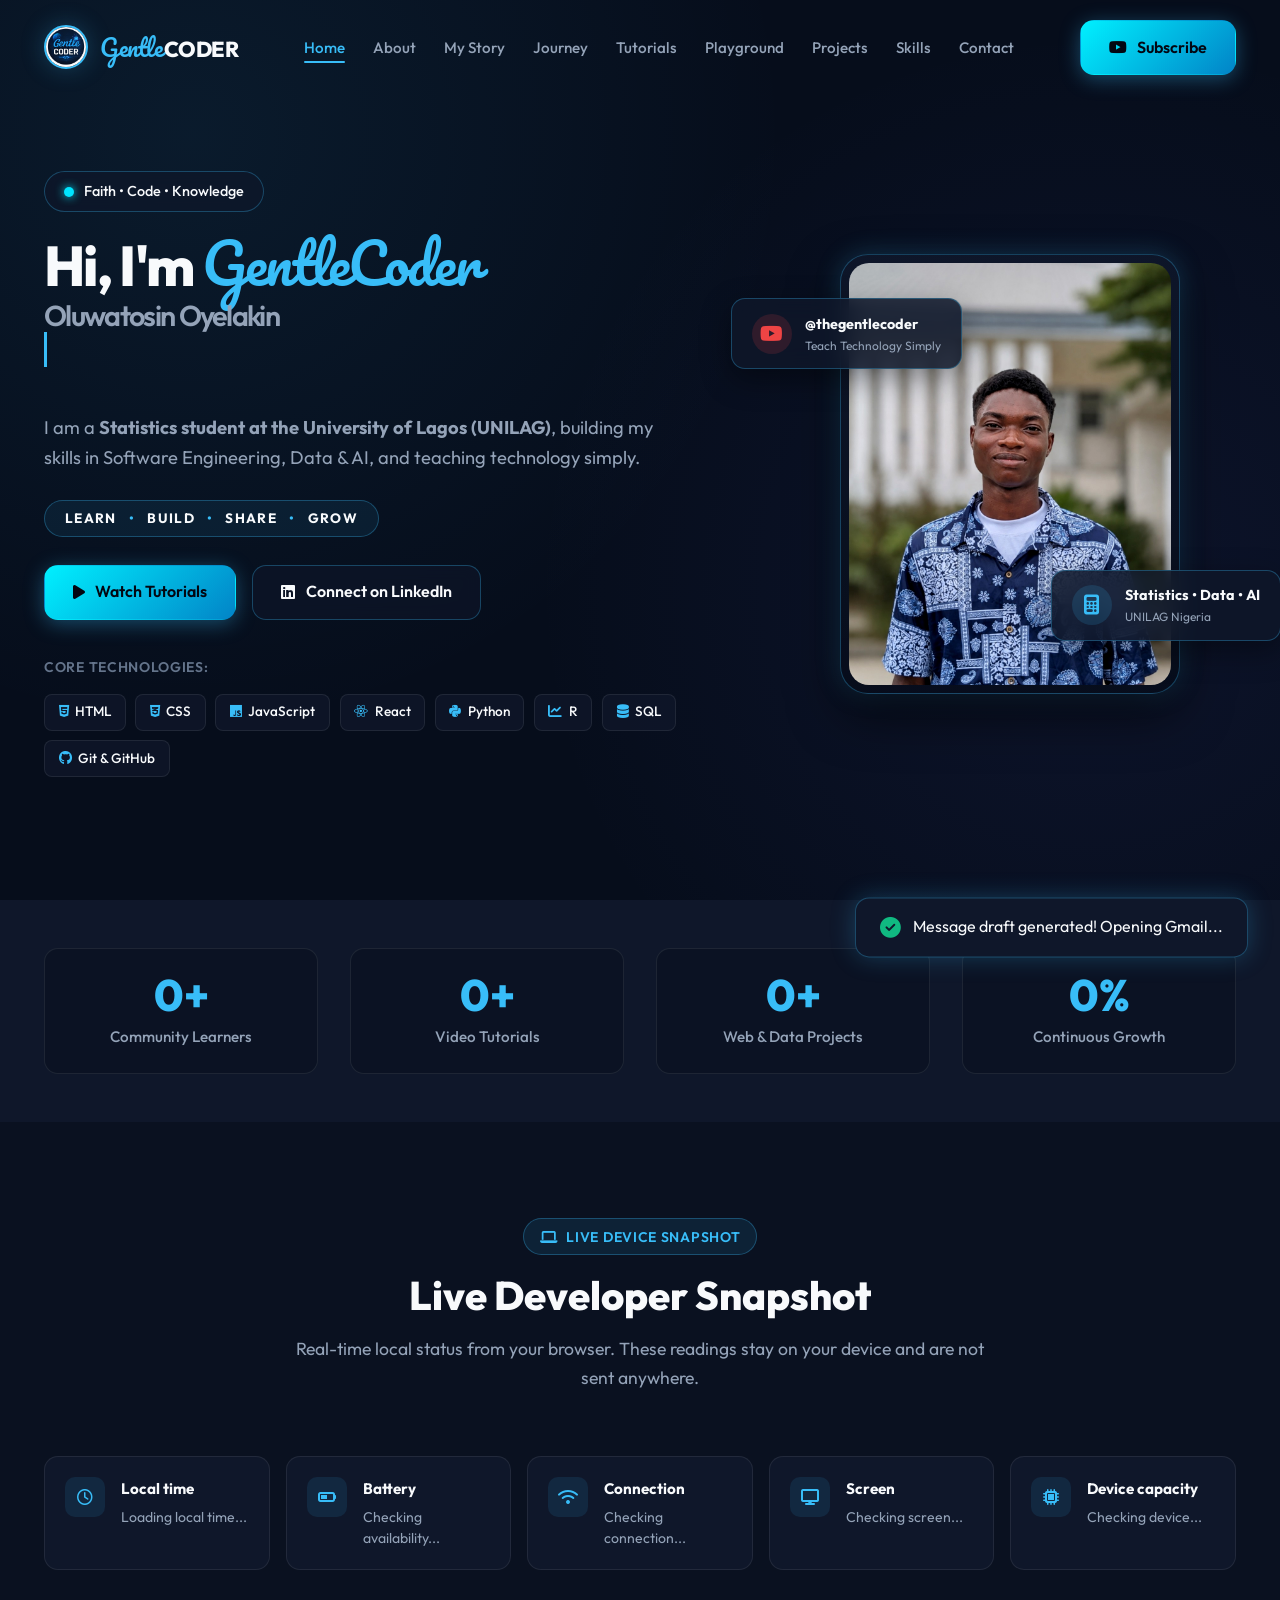
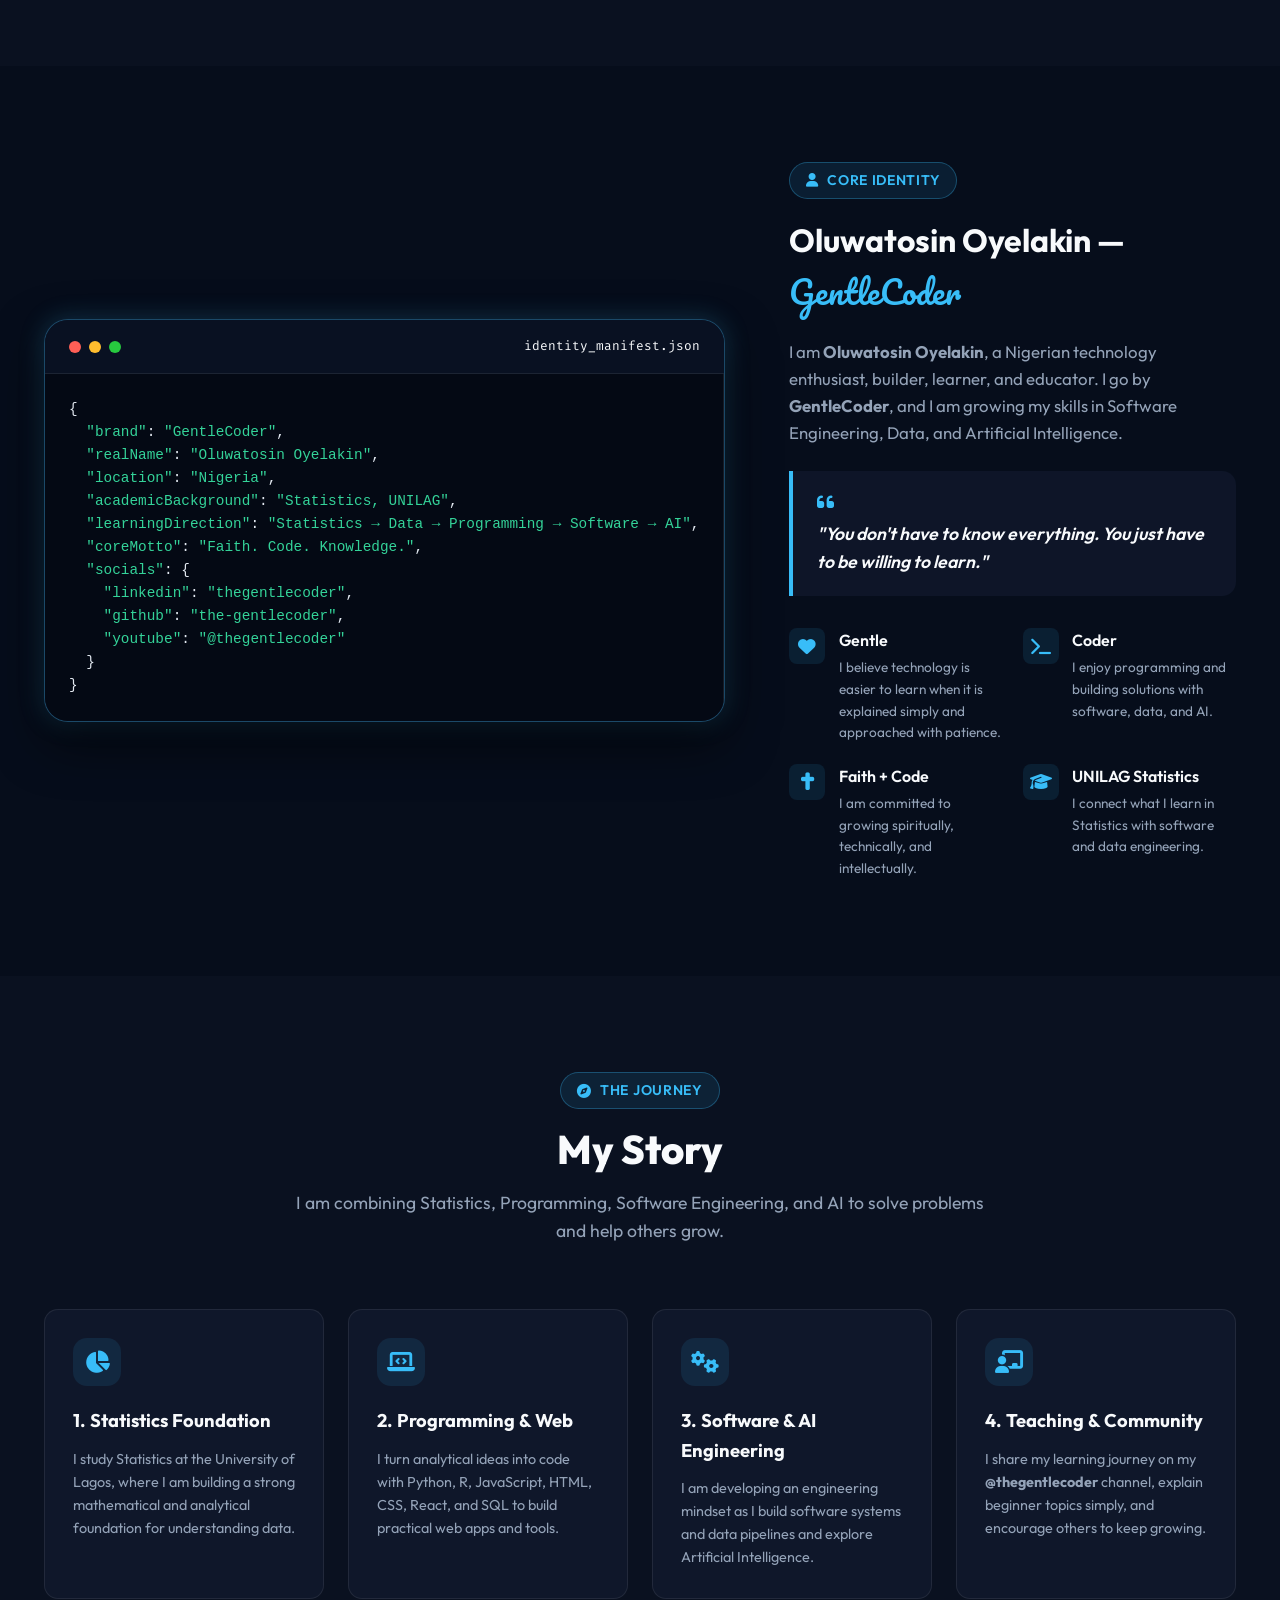
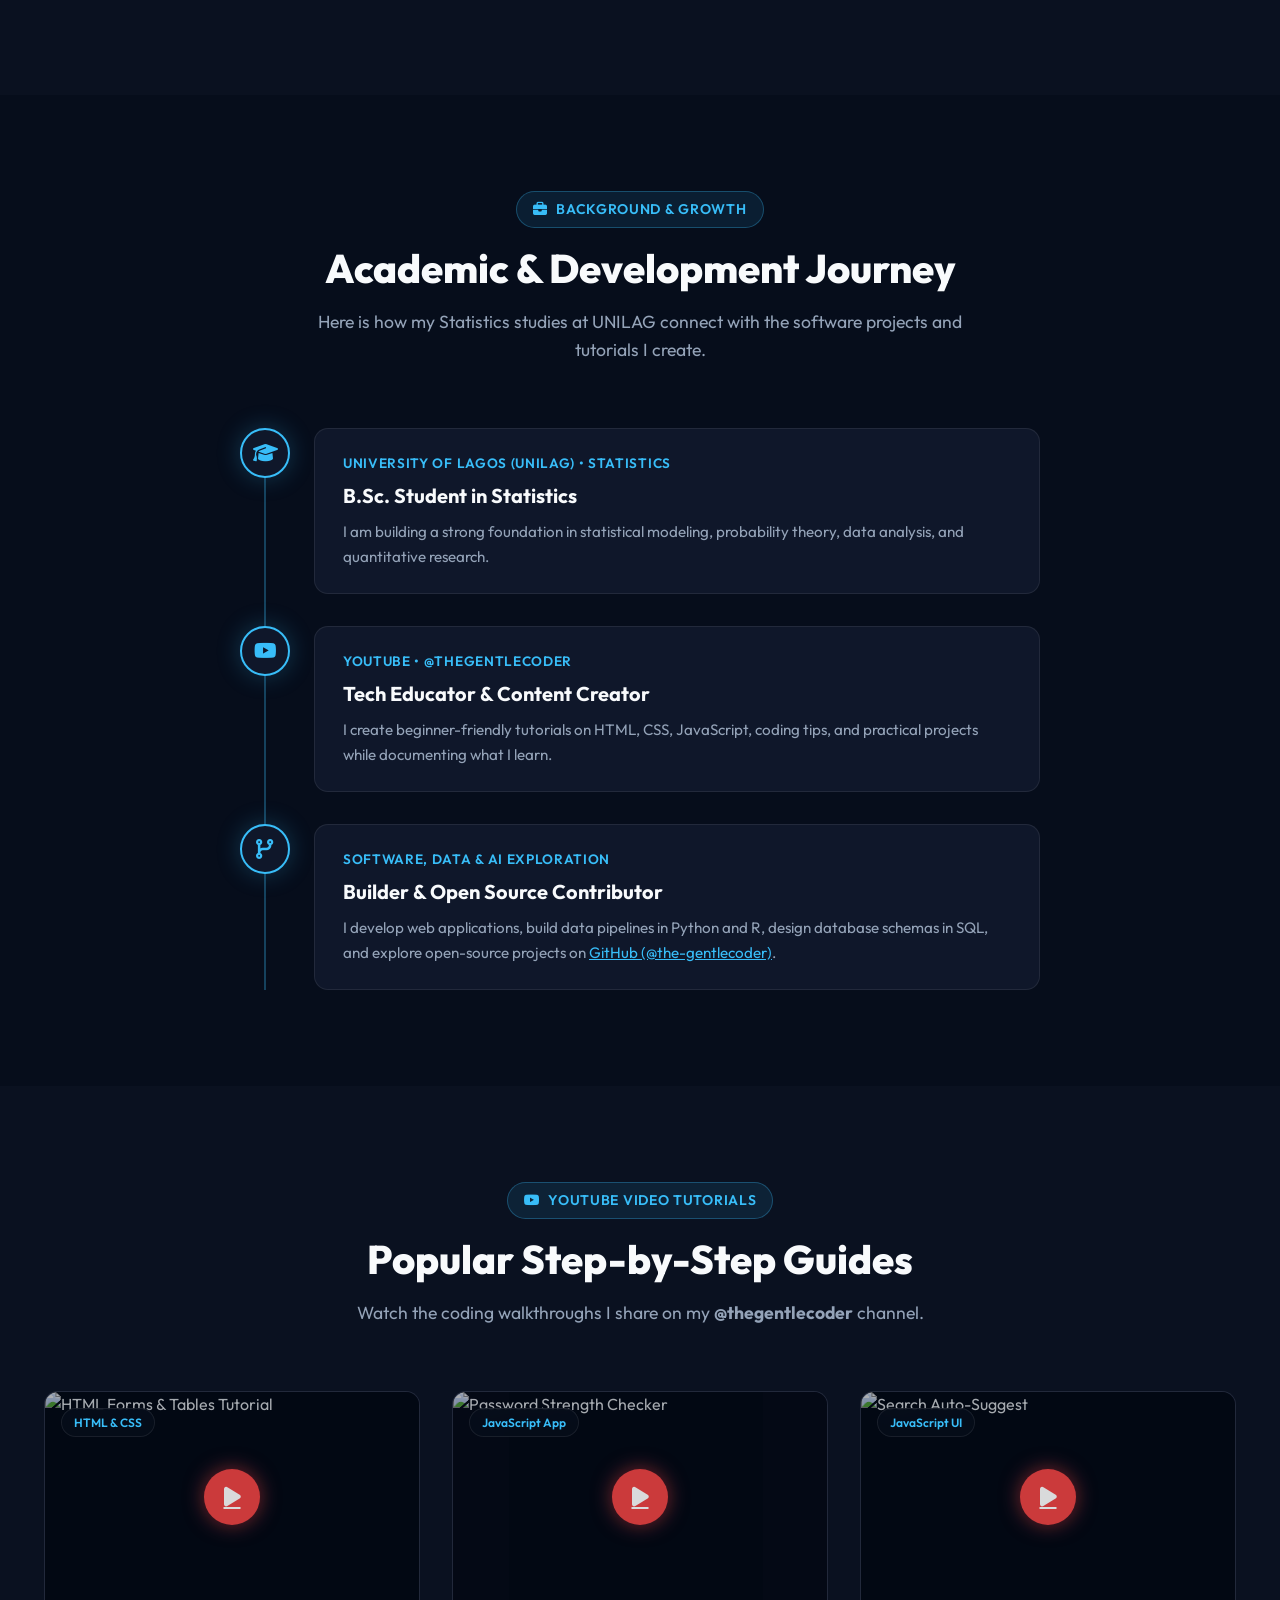
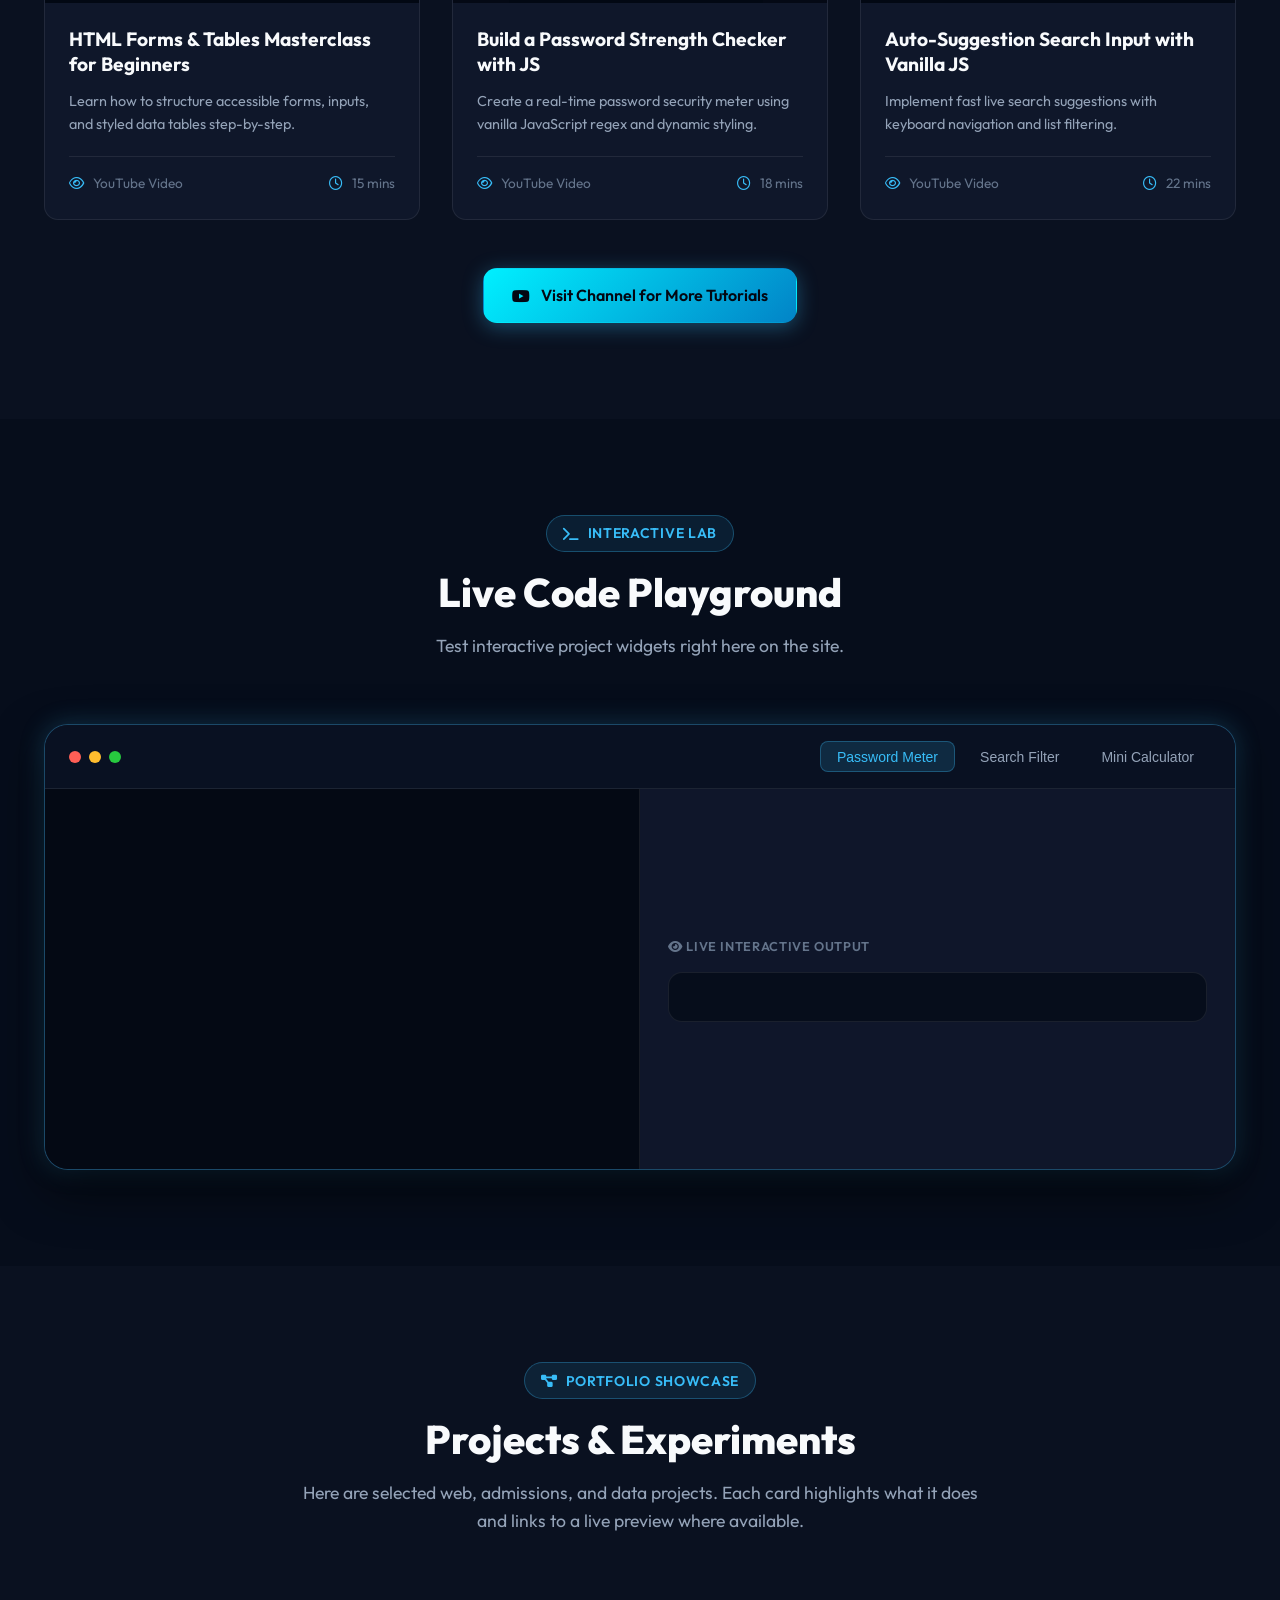
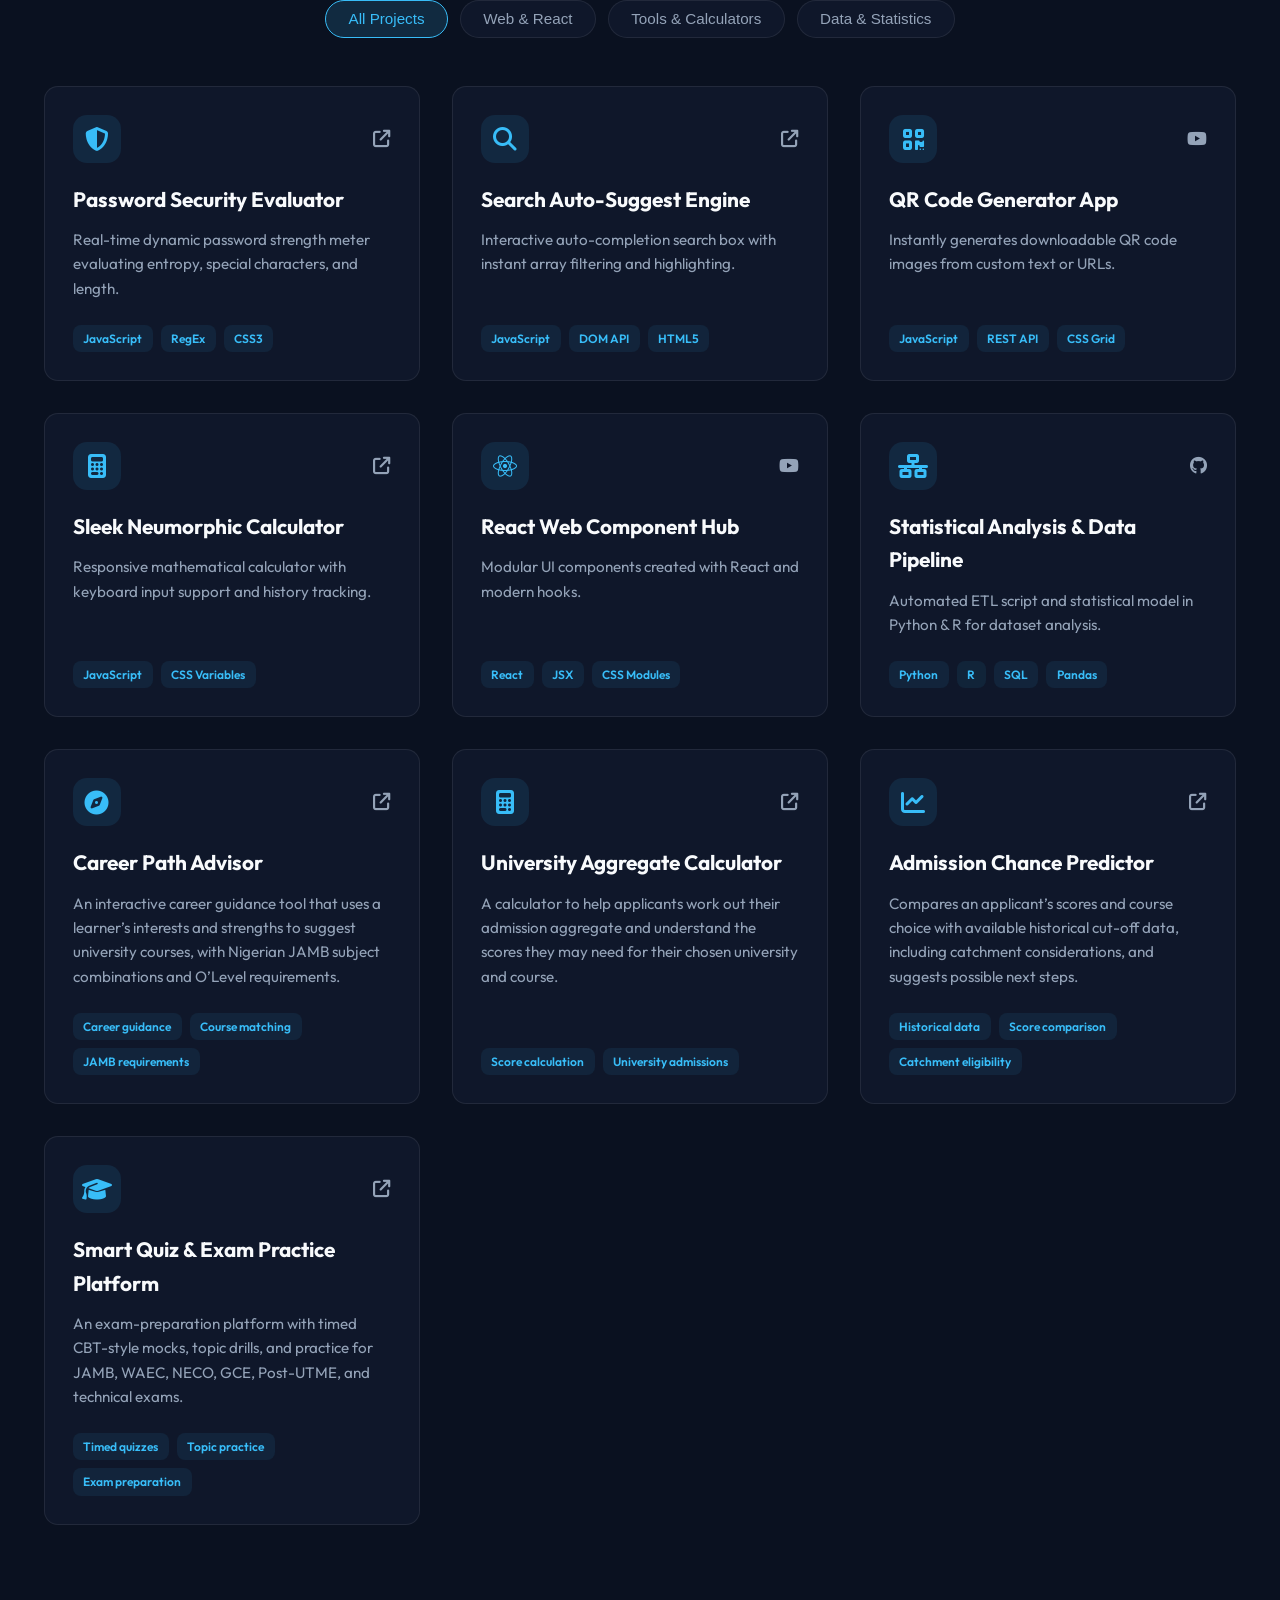
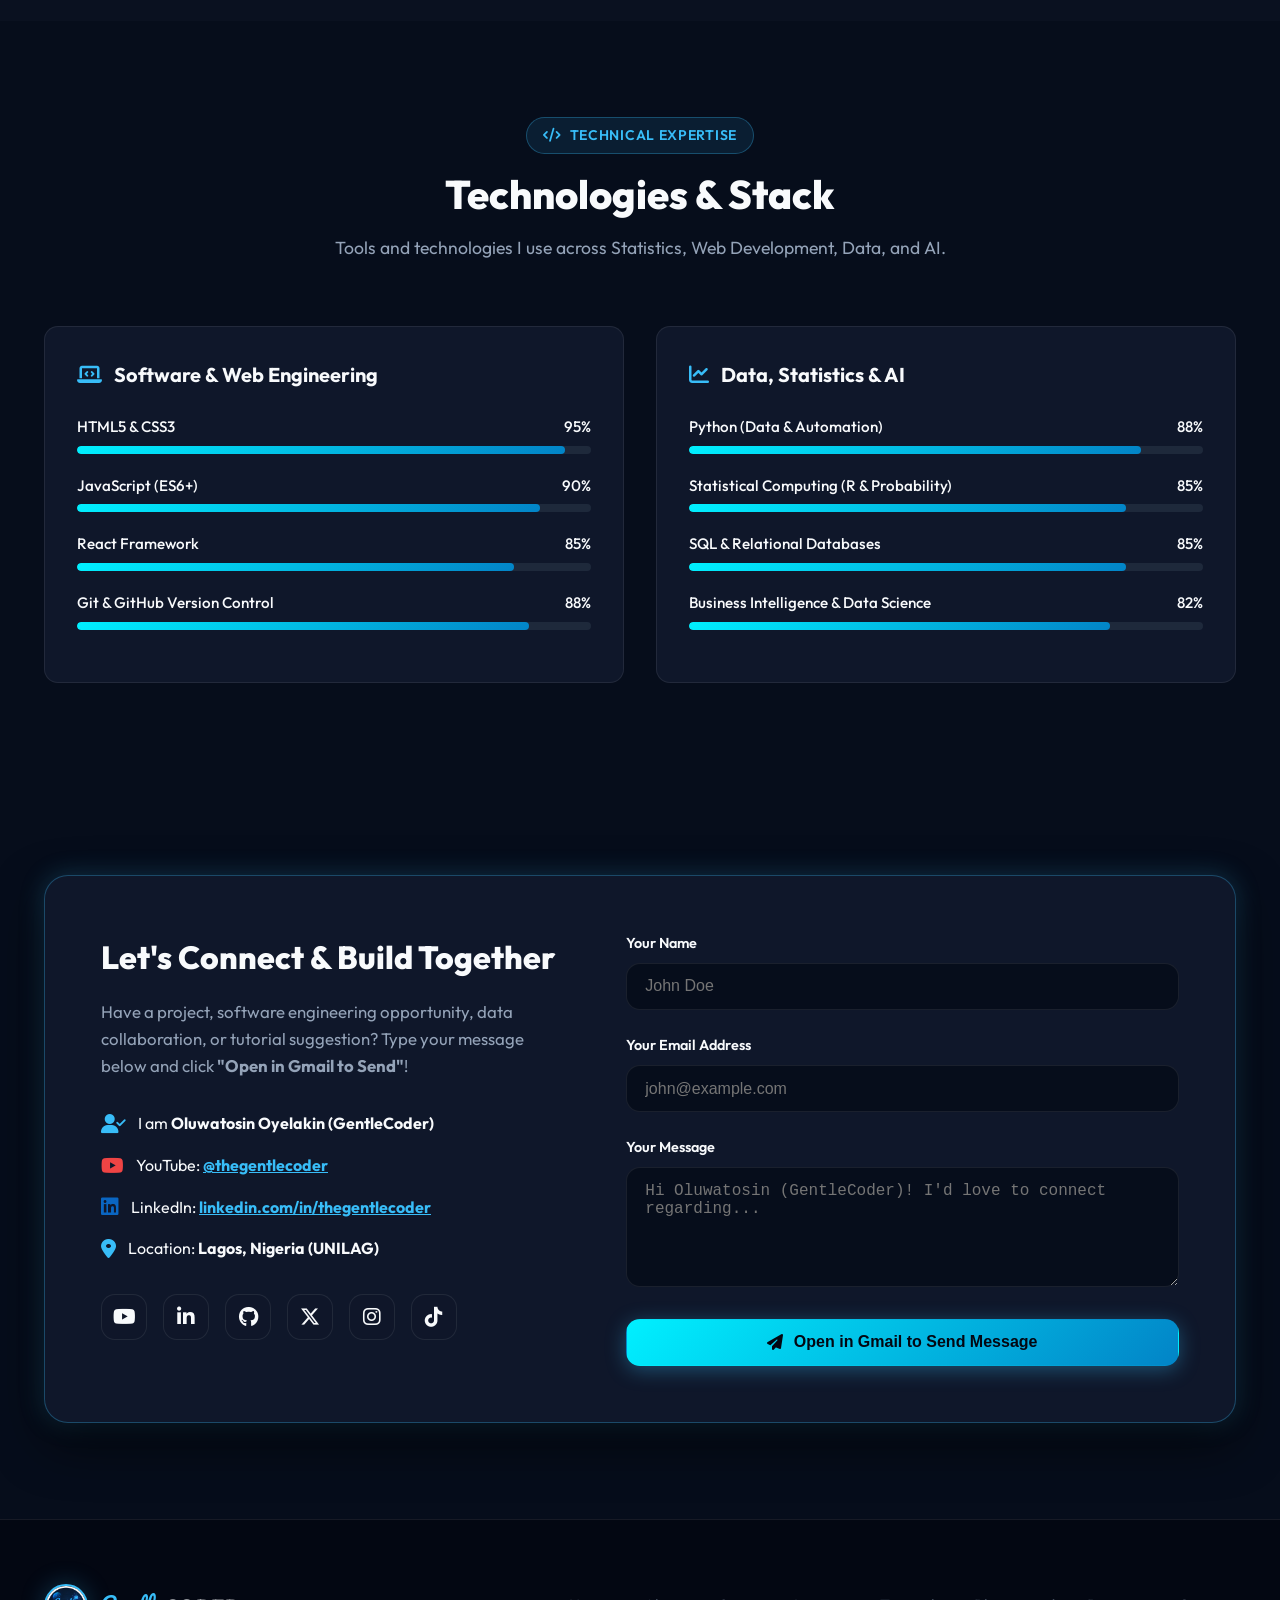
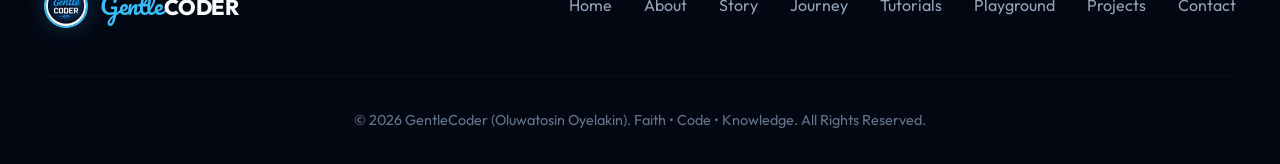
==== index.html @ 7641ee04 "Add files via upload" ====
<!DOCTYPE html>
<html lang="en">
<head>
  <meta charset="UTF-8">
  <meta name="viewport" content="width=device-width, initial-scale=1.0">
  <title>GentleCoder (Oluwatosin Oyelakin) | Faith, Code & Knowledge</title>
  <meta name="description" content="I am Oluwatosin Oyelakin, known as GentleCoder. I study Statistics at UNILAG, build with software, data, and AI, and teach technology simply.">
  
  <!-- FontAwesome Icons -->
  <link rel="stylesheet" href="https://cdnjs.cloudflare.com/ajax/libs/font-awesome/6.4.0/css/all.min.css">
  
  <!-- Custom Stylesheet -->
  <link rel="stylesheet" href="style.css">
</head>
<body>

  <!-- Header / Navigation -->
  <header class="header" id="header">
    <div class="container nav-wrapper">
      <a href="#home" class="brand-logo">
        <img src="image/logo.png" alt="GentleCoder Logo">
        <div class="brand-name">
          <span class="gentle">Gentle</span>CODER
        </div>
      </a>

      <ul class="nav-menu" id="nav-menu">
        <li><a href="#home" class="nav-link active">Home</a></li>
        <li><a href="#about" class="nav-link">About</a></li>
        <li><a href="#story" class="nav-link">My Story</a></li>
        <li><a href="#experience" class="nav-link">Journey</a></li>
        <li><a href="#tutorials" class="nav-link">Tutorials</a></li>
        <li><a href="#playground" class="nav-link">Playground</a></li>
        <li><a href="#projects" class="nav-link">Projects</a></li>
        <li><a href="#skills" class="nav-link">Skills</a></li>
        <li><a href="#contact" class="nav-link">Contact</a></li>
      </ul>

      <div class="nav-actions">
        <a href="https://www.youtube.com/@thegentlecoder" target="_blank" rel="noopener" class="btn btn-primary">
          <i class="fa-brands fa-youtube"></i> Subscribe
        </a>
        <button class="mobile-toggle" id="mobile-toggle" aria-label="Toggle Navigation Menu">
          <i class="fa-solid fa-bars"></i>
        </button>
      </div>
    </div>
  </header>

  <!-- Hero Section -->
  <section class="hero" id="home">
    <div class="container hero-grid">
      <div class="hero-content">
        <div class="hero-badge">
          <span class="pulse-dot"></span>
          <span>Faith &bull; Code &bull; Knowledge</span>
        </div>
        
        <h1 class="hero-title">
          Hi, I'm <span class="gentle font-script">GentleCoder</span><br>
          <span style="font-size:1.8rem; font-weight:600; color:var(--text-muted); display:block; margin-top:0.2rem;">Oluwatosin Oyelakin</span>
          <span class="typed-text" id="typed-text" style="font-size: 2.2rem;"></span><span class="cursor" style="height:2.2rem;">&nbsp;</span>
        </h1>

        <p class="hero-description">
          I am a <strong>Statistics student at the University of Lagos (UNILAG)</strong>, building my skills in Software Engineering, Data & AI, and teaching technology simply.
        </p>

        <div class="motto-strip">
          <span>LEARN</span> &bull; <span>BUILD</span> &bull; <span>SHARE</span> &bull; <span>GROW</span>
        </div>

        <div class="hero-buttons">
          <a href="#tutorials" class="btn btn-primary">
            <i class="fa-solid fa-play"></i> Watch Tutorials
          </a>
          <a href="https://www.linkedin.com/in/thegentlecoder/" id="hero-linkedin-btn" target="_blank" rel="noopener" class="btn btn-outline">
            <i class="fa-brands fa-linkedin"></i> Connect on LinkedIn
          </a>
        </div>

        <div class="hero-tech-stack">
          <span>Core Technologies:</span>
          <div class="tech-pills">
            <div class="tech-pill"><i class="fa-brands fa-html5"></i> HTML</div>
            <div class="tech-pill"><i class="fa-brands fa-css3-alt"></i> CSS</div>
            <div class="tech-pill"><i class="fa-brands fa-js"></i> JavaScript</div>
            <div class="tech-pill"><i class="fa-brands fa-react"></i> React</div>
            <div class="tech-pill"><i class="fa-brands fa-python"></i> Python</div>
            <div class="tech-pill"><i class="fa-solid fa-chart-line"></i> R</div>
            <div class="tech-pill"><i class="fa-solid fa-database"></i> SQL</div>
            <div class="tech-pill"><i class="fa-brands fa-github"></i> Git & GitHub</div>
          </div>
        </div>
      </div>

      <div class="hero-visual">
        <div class="portrait-frame">
          <img src="image/gentlecoder_image.png" alt="Oluwatosin Oyelakin - GentleCoder">
        </div>

        <!-- Floating Card 1: YouTube -->
        <div class="floating-card card-yt">
          <div class="floating-icon yt">
            <i class="fa-brands fa-youtube"></i>
          </div>
          <div class="floating-info">
            <h4>@thegentlecoder</h4>
            <p>Teach Technology Simply</p>
          </div>
        </div>

        <!-- Floating Card 2: LinkedIn / Code -->
        <div class="floating-card card-code">
          <div class="floating-icon code">
            <i class="fa-solid fa-calculator"></i>
          </div>
          <div class="floating-info">
            <h4>Statistics &bull; Data &bull; AI</h4>
            <p>UNILAG Nigeria</p>
          </div>
        </div>
      </div>
    </div>
  </section>

  <!-- Animated Stats Bar -->
  <section class="stats-bar">
    <div class="container stats-grid">
      <div class="stat-card">
        <div class="stat-number" data-target="1000">0+</div>
        <div class="stat-label">Community Learners</div>
      </div>
      <div class="stat-card">
        <div class="stat-number" data-target="25">0+</div>
        <div class="stat-label">Video Tutorials</div>
      </div>
      <div class="stat-card">
        <div class="stat-number" data-target="15">0+</div>
        <div class="stat-label">Web & Data Projects</div>
      </div>
      <div class="stat-card">
        <div class="stat-number" data-target="100">0%</div>
        <div class="stat-label">Continuous Growth</div>
      </div>
    </div>
  </section>

  <!-- Live Device Snapshot -->
  <section class="section device-section" id="device-status">
    <div class="container">
      <div class="section-header">
        <div class="section-tag"><i class="fa-solid fa-laptop"></i> Live Device Snapshot</div>
        <h2 class="section-title">Live Developer Snapshot</h2>
        <p class="section-subtitle">Real-time local status from your browser. These readings stay on your device and are not sent anywhere.</p>
      </div>
      <div class="device-grid">
        <article class="device-card"><div class="device-card-icon"><i class="fa-regular fa-clock"></i></div><div><h3>Local time</h3><p id="device-time" aria-live="off">Loading local time...</p></div></article>
        <article class="device-card"><div class="device-card-icon"><i class="fa-solid fa-battery-half"></i></div><div><h3>Battery</h3><p id="device-battery" aria-live="polite">Checking availability...</p></div></article>
        <article class="device-card"><div class="device-card-icon"><i class="fa-solid fa-wifi"></i></div><div><h3>Connection</h3><p id="device-connection" aria-live="polite">Checking connection...</p></div></article>
        <article class="device-card"><div class="device-card-icon"><i class="fa-solid fa-display"></i></div><div><h3>Screen</h3><p id="device-screen" aria-live="polite">Checking screen...</p></div></article>
        <article class="device-card"><div class="device-card-icon"><i class="fa-solid fa-microchip"></i></div><div><h3>Device capacity</h3><p id="device-capacity" aria-live="polite">Checking device...</p></div></article>
      </div>
    </div>
  </section>
  <!-- About Section -->
  <section class="section" id="about">
    <div class="container about-grid">
      <div class="about-image-col">
        <div class="playground-box">
          <div class="playground-header">
            <div class="window-dots">
              <span class="dot-red"></span>
              <span class="dot-yellow"></span>
              <span class="dot-green"></span>
            </div>
            <span class="font-mono text-dim" style="font-size:0.8rem;">identity_manifest.json</span>
          </div>
          <div class="editor-pane">
<pre><code>{
  <span class="code-string">"brand"</span>: <span class="code-string">"GentleCoder"</span>,
  <span class="code-string">"realName"</span>: <span class="code-string">"Oluwatosin Oyelakin"</span>,
  <span class="code-string">"location"</span>: <span class="code-string">"Nigeria"</span>,
  <span class="code-string">"academicBackground"</span>: <span class="code-string">"Statistics, UNILAG"</span>,
  <span class="code-string">"learningDirection"</span>: <span class="code-string">"Statistics → Data → Programming → Software → AI"</span>,
  <span class="code-string">"coreMotto"</span>: <span class="code-string">"Faith. Code. Knowledge."</span>,
  <span class="code-string">"socials"</span>: {
    <span class="code-string">"linkedin"</span>: <span class="code-string">"thegentlecoder"</span>,
    <span class="code-string">"github"</span>: <span class="code-string">"the-gentlecoder"</span>,
    <span class="code-string">"youtube"</span>: <span class="code-string">"@thegentlecoder"</span>
  }
}</code></pre>
          </div>
        </div>
      </div>

      <div class="about-content">
        <div class="section-tag">
          <i class="fa-solid fa-user"></i> Core Identity
        </div>
        <h3>Oluwatosin Oyelakin &mdash; <span class="gentle font-script">GentleCoder</span></h3>
        <p class="about-text">
          I am <strong>Oluwatosin Oyelakin</strong>, a Nigerian technology enthusiast, builder, learner, and educator. I go by <strong>GentleCoder</strong>, and I am growing my skills in Software Engineering, Data, and Artificial Intelligence.
        </p>

        <div class="philosophy-quote">
          <i class="fa-solid fa-quote-left quote-icon"></i>
          <p>"You don't have to know everything. You just have to be willing to learn."</p>
        </div>

        <div class="about-features">
          <div class="about-feature-item">
            <div class="feature-icon"><i class="fa-solid fa-heart"></i></div>
            <div class="feature-info">
              <h4>Gentle</h4>
              <p>I believe technology is easier to learn when it is explained simply and approached with patience.</p>
            </div>
          </div>
          <div class="about-feature-item">
            <div class="feature-icon"><i class="fa-solid fa-terminal"></i></div>
            <div class="feature-info">
              <h4>Coder</h4>
              <p>I enjoy programming and building solutions with software, data, and AI.</p>
            </div>
          </div>
          <div class="about-feature-item">
            <div class="feature-icon"><i class="fa-solid fa-cross"></i></div>
            <div class="feature-info">
              <h4>Faith + Code</h4>
              <p>I am committed to growing spiritually, technically, and intellectually.</p>
            </div>
          </div>
          <div class="about-feature-item">
            <div class="feature-icon"><i class="fa-solid fa-graduation-cap"></i></div>
            <div class="feature-info">
              <h4>UNILAG Statistics</h4>
              <p>I connect what I learn in Statistics with software and data engineering.</p>
            </div>
          </div>
        </div>
      </div>
    </div>
  </section>

  <!-- My Story & Learning Path Section -->
  <section class="section" id="story" style="background: rgba(15, 23, 42, 0.4);">
    <div class="container">
      <div class="section-header">
        <div class="section-tag">
          <i class="fa-solid fa-compass"></i> The Journey
        </div>
        <h2 class="section-title">My Story</h2>
        <p class="section-subtitle">
          I am combining Statistics, Programming, Software Engineering, and AI to solve problems and help others grow.
        </p>
      </div>

      <div class="story-grid">
        <div class="story-card">
          <div class="story-icon"><i class="fa-solid fa-chart-pie"></i></div>
          <h3>1. Statistics Foundation</h3>
          <p>I study Statistics at the University of Lagos, where I am building a strong mathematical and analytical foundation for understanding data.</p>
        </div>

        <div class="story-card">
          <div class="story-icon"><i class="fa-solid fa-laptop-code"></i></div>
          <h3>2. Programming & Web</h3>
          <p>I turn analytical ideas into code with Python, R, JavaScript, HTML, CSS, React, and SQL to build practical web apps and tools.</p>
        </div>

        <div class="story-card">
          <div class="story-icon"><i class="fa-solid fa-gears"></i></div>
          <h3>3. Software & AI Engineering</h3>
          <p>I am developing an engineering mindset as I build software systems and data pipelines and explore Artificial Intelligence.</p>
        </div>

        <div class="story-card">
          <div class="story-icon"><i class="fa-solid fa-chalkboard-user"></i></div>
          <h3>4. Teaching & Community</h3>
          <p>I share my learning journey on my <strong>@thegentlecoder</strong> channel, explain beginner topics simply, and encourage others to keep growing.</p>
        </div>
      </div>
    </div>
  </section>

  <!-- Experience & Academic Journey Section -->
  <section class="section" id="experience">
    <div class="container">
      <div class="section-header">
        <div class="section-tag">
          <i class="fa-solid fa-briefcase"></i> Background & Growth
        </div>
        <h2 class="section-title">Academic & Development Journey</h2>
        <p class="section-subtitle">
          Here is how my Statistics studies at UNILAG connect with the software projects and tutorials I create.
        </p>
      </div>

      <div class="timeline-container">
        <!-- Item 1 -->
        <div class="timeline-card">
          <div class="timeline-badge"><i class="fa-solid fa-graduation-cap"></i></div>
          <div class="timeline-content">
            <span class="timeline-date">University of Lagos (UNILAG) &bull; Statistics</span>
            <h3 class="timeline-title">B.Sc. Student in Statistics</h3>
            <p class="timeline-desc">
              I am building a strong foundation in statistical modeling, probability theory, data analysis, and quantitative research.
            </p>
          </div>
        </div>

        <!-- Item 2 -->
        <div class="timeline-card">
          <div class="timeline-badge"><i class="fa-brands fa-youtube"></i></div>
          <div class="timeline-content">
            <span class="timeline-date">YouTube &bull; @thegentlecoder</span>
            <h3 class="timeline-title">Tech Educator & Content Creator</h3>
            <p class="timeline-desc">
              I create beginner-friendly tutorials on HTML, CSS, JavaScript, coding tips, and practical projects while documenting what I learn.
            </p>
          </div>
        </div>

        <!-- Item 3 -->
        <div class="timeline-card">
          <div class="timeline-badge"><i class="fa-solid fa-code-branch"></i></div>
          <div class="timeline-content">
            <span class="timeline-date">Software, Data & AI Exploration</span>
            <h3 class="timeline-title">Builder & Open Source Contributor</h3>
            <p class="timeline-desc">
              I develop web applications, build data pipelines in Python and R, design database schemas in SQL, and explore open-source projects on <a href="https://github.com/the-gentlecoder" target="_blank" rel="noopener" style="color:var(--accent-cyan);">GitHub (@the-gentlecoder)</a>.
            </p>
          </div>
        </div>
      </div>
    </div>
  </section>

  <!-- Tutorials & YouTube Section -->
  <section class="section" id="tutorials" style="background: rgba(15, 23, 42, 0.4);">
    <div class="container">
      <div class="section-header">
        <div class="section-tag">
          <i class="fa-brands fa-youtube"></i> YouTube Video Tutorials
        </div>
        <h2 class="section-title">Popular Step-by-Step Guides</h2>
        <p class="section-subtitle">
          Watch the coding walkthroughs I share on my <strong>@thegentlecoder</strong> channel.
        </p>
      </div>

      <div class="tutorials-grid">
        <!-- Tutorial 1 -->
        <div class="tutorial-card">
          <div class="tutorial-thumb">
            <img src="https://images.unsplash.com/photo-1555066931-4365d14bab8c?auto=format&fit=crop&w=800&q=80" alt="HTML Forms & Tables Tutorial">
            <div class="play-overlay">
              <a href="https://www.youtube.com/@thegentlecoder" target="_blank" rel="noopener" class="play-btn"><i class="fa-solid fa-play"></i></a>
            </div>
            <div class="tutorial-badge">HTML & CSS</div>
          </div>
          <div class="tutorial-body">
            <h3 class="tutorial-title">HTML Forms & Tables Masterclass for Beginners</h3>
            <p class="tutorial-desc">Learn how to structure accessible forms, inputs, and styled data tables step-by-step.</p>
            <div class="tutorial-footer">
              <span><i class="fa-regular fa-eye"></i> YouTube Video</span>
              <span><i class="fa-regular fa-clock"></i> 15 mins</span>
            </div>
          </div>
        </div>

        <!-- Tutorial 2 -->
        <div class="tutorial-card">
          <div class="tutorial-thumb">
            <img src="https://images.unsplash.com/photo-1526374965328-7f61d4dc18c5?auto=format&fit=crop&w=800&q=80" alt="Password Strength Checker">
            <div class="play-overlay">
              <a href="https://www.youtube.com/@thegentlecoder" target="_blank" rel="noopener" class="play-btn"><i class="fa-solid fa-play"></i></a>
            </div>
            <div class="tutorial-badge">JavaScript App</div>
          </div>
          <div class="tutorial-body">
            <h3 class="tutorial-title">Build a Password Strength Checker with JS</h3>
            <p class="tutorial-desc">Create a real-time password security meter using vanilla JavaScript regex and dynamic styling.</p>
            <div class="tutorial-footer">
              <span><i class="fa-regular fa-eye"></i> YouTube Video</span>
              <span><i class="fa-regular fa-clock"></i> 18 mins</span>
            </div>
          </div>
        </div>

        <!-- Tutorial 3 -->
        <div class="tutorial-card">
          <div class="tutorial-thumb">
            <img src="https://images.unsplash.com/photo-1507238691740-187a5b1d37b8?auto=format&fit=crop&w=800&q=80" alt="Search Auto-Suggest">
            <div class="play-overlay">
              <a href="https://www.youtube.com/@thegentlecoder" target="_blank" rel="noopener" class="play-btn"><i class="fa-solid fa-play"></i></a>
            </div>
            <div class="tutorial-badge">JavaScript UI</div>
          </div>
          <div class="tutorial-body">
            <h3 class="tutorial-title">Auto-Suggestion Search Input with Vanilla JS</h3>
            <p class="tutorial-desc">Implement fast live search suggestions with keyboard navigation and list filtering.</p>
            <div class="tutorial-footer">
              <span><i class="fa-regular fa-eye"></i> YouTube Video</span>
              <span><i class="fa-regular fa-clock"></i> 22 mins</span>
            </div>
          </div>
        </div>
      </div>

      <div style="text-align: center; margin-top: 3rem;">
        <a href="https://www.youtube.com/@thegentlecoder" target="_blank" rel="noopener" class="btn btn-primary">
          <i class="fa-brands fa-youtube"></i> Visit Channel for More Tutorials
        </a>
      </div>
    </div>
  </section>

  <!-- Live Code Playground Section -->
  <section class="section" id="playground">
    <div class="container">
      <div class="section-header">
        <div class="section-tag">
          <i class="fa-solid fa-terminal"></i> Interactive Lab
        </div>
        <h2 class="section-title">Live Code Playground</h2>
        <p class="section-subtitle">
          Test interactive project widgets right here on the site.
        </p>
      </div>

      <div class="playground-box">
        <div class="playground-header">
          <div class="window-dots">
            <span class="dot-red"></span>
            <span class="dot-yellow"></span>
            <span class="dot-green"></span>
          </div>
          <div class="playground-tabs">
            <button class="playground-tab active" data-tab="password">Password Meter</button>
            <button class="playground-tab" data-tab="search">Search Filter</button>
            <button class="playground-tab" data-tab="calculator">Mini Calculator</button>
          </div>
        </div>

        <div class="playground-grid">
          <!-- Code Editor Pane -->
          <div class="editor-pane" id="editor-display">
            <!-- Dynamically populated by JS -->
          </div>

          <!-- Interactive Live Preview Pane -->
          <div class="preview-pane">
            <div class="preview-title"><i class="fa-solid fa-eye"></i> Live Interactive Output</div>
            <div class="demo-widget-container" id="demo-widget-container">
              <!-- Dynamically rendered widget -->
            </div>
          </div>
        </div>
      </div>
    </div>
  </section>

  <!-- Projects Portfolio Section -->
  <section class="section" id="projects" style="background: rgba(15, 23, 42, 0.4);">
    <div class="container">
      <div class="section-header">
        <div class="section-tag">
          <i class="fa-solid fa-diagram-project"></i> Portfolio Showcase
        </div>
        <h2 class="section-title">Projects &amp; Experiments</h2>
        <p class="section-subtitle">
          Here are selected web, admissions, and data projects. Each card highlights what it does and links to a live preview where available.
        </p>
      </div>

      <div class="filter-tabs">
        <button class="filter-btn active" data-filter="all">All Projects</button>
        <button class="filter-btn" data-filter="web">Web & React</button>
        <button class="filter-btn" data-filter="tools">Tools & Calculators</button>
        <button class="filter-btn" data-filter="data">Data & Statistics</button>
      </div>

      <div class="projects-grid" id="projects-grid">
        <!-- Project 1 -->
        <div class="project-card" data-category="tools">
          <div class="project-header">
            <div class="project-icon"><i class="fa-solid fa-shield-halved"></i></div>
            <div class="project-links">
              <a href="#playground" title="Test Live"><i class="fa-solid fa-arrow-up-right-from-square"></i></a>
            </div>
          </div>
          <h3 class="project-title">Password Security Evaluator</h3>
          <p class="project-desc">Real-time dynamic password strength meter evaluating entropy, special characters, and length.</p>
          <div class="project-tech">
            <span>JavaScript</span>
            <span>RegEx</span>
            <span>CSS3</span>
          </div>
        </div>

        <!-- Project 2 -->
        <div class="project-card" data-category="web">
          <div class="project-header">
            <div class="project-icon"><i class="fa-solid fa-magnifying-glass"></i></div>
            <div class="project-links">
              <a href="#playground" title="Test Live"><i class="fa-solid fa-arrow-up-right-from-square"></i></a>
            </div>
          </div>
          <h3 class="project-title">Search Auto-Suggest Engine</h3>
          <p class="project-desc">Interactive auto-completion search box with instant array filtering and highlighting.</p>
          <div class="project-tech">
            <span>JavaScript</span>
            <span>DOM API</span>
            <span>HTML5</span>
          </div>
        </div>

        <!-- Project 3 -->
        <div class="project-card" data-category="tools">
          <div class="project-header">
            <div class="project-icon"><i class="fa-solid fa-qrcode"></i></div>
            <div class="project-links">
              <a href="https://www.youtube.com/@thegentlecoder" target="_blank" rel="noopener" title="Watch my project tutorials on YouTube" aria-label="Watch my project tutorials on YouTube"><i class="fa-brands fa-youtube"></i></a>
            </div>
          </div>
          <h3 class="project-title">QR Code Generator App</h3>
          <p class="project-desc">Instantly generates downloadable QR code images from custom text or URLs.</p>
          <div class="project-tech">
            <span>JavaScript</span>
            <span>REST API</span>
            <span>CSS Grid</span>
          </div>
        </div>

        <!-- Project 4 -->
        <div class="project-card" data-category="web">
          <div class="project-header">
            <div class="project-icon"><i class="fa-solid fa-calculator"></i></div>
            <div class="project-links">
              <a href="#playground" title="Test Live"><i class="fa-solid fa-arrow-up-right-from-square"></i></a>
            </div>
          </div>
          <h3 class="project-title">Sleek Neumorphic Calculator</h3>
          <p class="project-desc">Responsive mathematical calculator with keyboard input support and history tracking.</p>
          <div class="project-tech">
            <span>JavaScript</span>
            <span>CSS Variables</span>
          </div>
        </div>

        <!-- Project 5 -->
        <div class="project-card" data-category="web">
          <div class="project-header">
            <div class="project-icon"><i class="fa-brands fa-react"></i></div>
            <div class="project-links">
              <a href="https://www.youtube.com/@thegentlecoder" target="_blank" rel="noopener" title="Watch my project tutorials on YouTube" aria-label="Watch my project tutorials on YouTube"><i class="fa-brands fa-youtube"></i></a>
            </div>
          </div>
          <h3 class="project-title">React Web Component Hub</h3>
          <p class="project-desc">Modular UI components created with React and modern hooks.</p>
          <div class="project-tech">
            <span>React</span>
            <span>JSX</span>
            <span>CSS Modules</span>
          </div>
        </div>

        <!-- Project 6 -->
        <div class="project-card" data-category="data">
          <div class="project-header">
            <div class="project-icon"><i class="fa-solid fa-network-wired"></i></div>
            <div class="project-links">
              <a href="https://github.com/the-gentlecoder" target="_blank" rel="noopener"><i class="fa-brands fa-github"></i></a>
            </div>
          </div>
          <h3 class="project-title">Statistical Analysis & Data Pipeline</h3>
          <p class="project-desc">Automated ETL script and statistical model in Python & R for dataset analysis.</p>
          <div class="project-tech">
            <span>Python</span>
            <span>R</span>
            <span>SQL</span>
            <span>Pandas</span>
          </div>
        </div>

        <!-- Admissions and career guidance tools -->
        <div class="project-card" data-category="tools">
          <div class="project-header">
            <div class="project-icon"><i class="fa-solid fa-compass"></i></div>
            <div class="project-links">
              <a href="https://official-oae.vercel.app/admission/career-advisor/" target="_blank" rel="noopener noreferrer" title="Open Career Path Advisor" aria-label="Open Career Path Advisor"><i class="fa-solid fa-arrow-up-right-from-square"></i></a>
            </div>
          </div>
          <h3 class="project-title">Career Path Advisor</h3>
          <p class="project-desc">An interactive career guidance tool that uses a learner’s interests and strengths to suggest university courses, with Nigerian JAMB subject combinations and O’Level requirements.</p>
          <div class="project-tech">
            <span>Career guidance</span>
            <span>Course matching</span>
            <span>JAMB requirements</span>
          </div>
        </div>

        <div class="project-card" data-category="tools">
          <div class="project-header">
            <div class="project-icon"><i class="fa-solid fa-calculator"></i></div>
            <div class="project-links">
              <a href="https://official-oae.vercel.app/admission/aggregate-calculator/" target="_blank" rel="noopener noreferrer" title="Open University Aggregate Calculator" aria-label="Open University Aggregate Calculator"><i class="fa-solid fa-arrow-up-right-from-square"></i></a>
            </div>
          </div>
          <h3 class="project-title">University Aggregate Calculator</h3>
          <p class="project-desc">A calculator to help applicants work out their admission aggregate and understand the scores they may need for their chosen university and course.</p>
          <div class="project-tech">
            <span>Score calculation</span>
            <span>University admissions</span>
          </div>
        </div>

        <div class="project-card" data-category="tools">
          <div class="project-header">
            <div class="project-icon"><i class="fa-solid fa-chart-line"></i></div>
            <div class="project-links">
              <a href="https://official-oae.vercel.app/admission/chance-predictor/" target="_blank" rel="noopener noreferrer" title="Open Admission Chance Predictor" aria-label="Open Admission Chance Predictor"><i class="fa-solid fa-arrow-up-right-from-square"></i></a>
            </div>
          </div>
          <h3 class="project-title">Admission Chance Predictor</h3>
          <p class="project-desc">Compares an applicant’s scores and course choice with available historical cut-off data, including catchment considerations, and suggests possible next steps.</p>
          <div class="project-tech">
            <span>Historical data</span>
            <span>Score comparison</span>
            <span>Catchment eligibility</span>
          </div>
        </div>

        <div class="project-card" data-category="web">
          <div class="project-header">
            <div class="project-icon"><i class="fa-solid fa-graduation-cap"></i></div>
            <div class="project-links">
              <a href="https://official-oae.vercel.app/Quizzes/" target="_blank" rel="noopener noreferrer" title="Open Smart Quiz Arena" aria-label="Open Smart Quiz Arena"><i class="fa-solid fa-arrow-up-right-from-square"></i></a>
            </div>
          </div>
          <h3 class="project-title">Smart Quiz &amp; Exam Practice Platform</h3>
          <p class="project-desc">An exam-preparation platform with timed CBT-style mocks, topic drills, and practice for JAMB, WAEC, NECO, GCE, Post-UTME, and technical exams.</p>
          <div class="project-tech">
            <span>Timed quizzes</span>
            <span>Topic practice</span>
            <span>Exam preparation</span>
          </div>
        </div>
      </div>
    </div>
  </section>

  <!-- Skills Section -->
  <section class="section" id="skills">
    <div class="container">
      <div class="section-header">
        <div class="section-tag">
          <i class="fa-solid fa-code"></i> Technical Expertise
        </div>
        <h2 class="section-title">Technologies & Stack</h2>
        <p class="section-subtitle">
          Tools and technologies I use across Statistics, Web Development, Data, and AI.
        </p>
      </div>

      <div class="skills-grid">
        <!-- Software Engineering Skills -->
        <div class="skill-category">
          <h3><i class="fa-solid fa-laptop-code"></i> Software & Web Engineering</h3>

          <div class="skill-item">
            <div class="skill-info">
              <span>HTML5 & CSS3</span>
              <span>95%</span>
            </div>
            <div class="skill-bar">
              <div class="skill-progress" style="width: 95%;"></div>
            </div>
          </div>

          <div class="skill-item">
            <div class="skill-info">
              <span>JavaScript (ES6+)</span>
              <span>90%</span>
            </div>
            <div class="skill-bar">
              <div class="skill-progress" style="width: 90%;"></div>
            </div>
          </div>

          <div class="skill-item">
            <div class="skill-info">
              <span>React Framework</span>
              <span>85%</span>
            </div>
            <div class="skill-bar">
              <div class="skill-progress" style="width: 85%;"></div>
            </div>
          </div>

          <div class="skill-item">
            <div class="skill-info">
              <span>Git & GitHub Version Control</span>
              <span>88%</span>
            </div>
            <div class="skill-bar">
              <div class="skill-progress" style="width: 88%;"></div>
            </div>
          </div>
        </div>

        <!-- Data & Statistics Skills -->
        <div class="skill-category">
          <h3><i class="fa-solid fa-chart-line"></i> Data, Statistics & AI</h3>

          <div class="skill-item">
            <div class="skill-info">
              <span>Python (Data & Automation)</span>
              <span>88%</span>
            </div>
            <div class="skill-bar">
              <div class="skill-progress" style="width: 88%;"></div>
            </div>
          </div>

          <div class="skill-item">
            <div class="skill-info">
              <span>Statistical Computing (R & Probability)</span>
              <span>85%</span>
            </div>
            <div class="skill-bar">
              <div class="skill-progress" style="width: 85%;"></div>
            </div>
          </div>

          <div class="skill-item">
            <div class="skill-info">
              <span>SQL & Relational Databases</span>
              <span>85%</span>
            </div>
            <div class="skill-bar">
              <div class="skill-progress" style="width: 85%;"></div>
            </div>
          </div>

          <div class="skill-item">
            <div class="skill-info">
              <span>Business Intelligence & Data Science</span>
              <span>82%</span>
            </div>
            <div class="skill-bar">
              <div class="skill-progress" style="width: 82%;"></div>
            </div>
          </div>
        </div>
      </div>
    </div>
  </section>

  <!-- Contact Section with Direct Gmail Compose Action -->
  <section class="section" id="contact">
    <div class="container">
      <div class="contact-card">
        <div class="contact-info">
          <h3>Let's Connect & Build Together</h3>
          <p>
            Have a project, software engineering opportunity, data collaboration, or tutorial suggestion? Type your message below and click <strong>"Open in Gmail to Send"</strong>!
          </p>

          <div style="margin-bottom: 2rem;">
            <!-- Identity Row -->
            <div style="display:flex; align-items:center; gap:0.75rem; margin-bottom:1rem; color:var(--text-main);">
              <i class="fa-solid fa-user-check" style="color:var(--accent-cyan); font-size:1.25rem;"></i>
              <span>I am <strong>Oluwatosin Oyelakin (GentleCoder)</strong></span>
            </div>

            <!-- YouTube Link Row -->
            <div style="display:flex; align-items:center; gap:0.75rem; margin-bottom:1rem; color:var(--text-main);">
              <i class="fa-brands fa-youtube" style="color:#EF4444; font-size:1.25rem;"></i>
              <span>YouTube: <a href="https://www.youtube.com/@thegentlecoder" target="_blank" rel="noopener" style="color:var(--accent-cyan); font-weight:700;">@thegentlecoder</a></span>
            </div>

            <!-- LinkedIn Link Row -->
            <div style="display:flex; align-items:center; gap:0.75rem; margin-bottom:1rem; color:var(--text-main);">
              <i class="fa-brands fa-linkedin" style="color:#0A66C2; font-size:1.25rem;"></i>
              <span>LinkedIn: <a href="https://www.linkedin.com/in/thegentlecoder/" target="_blank" rel="noopener" style="color:var(--accent-cyan); font-weight:700;">linkedin.com/in/thegentlecoder</a></span>
            </div>

            <!-- Location Row -->
            <div style="display:flex; align-items:center; gap:0.75rem; color:var(--text-main);">
              <i class="fa-solid fa-location-dot" style="color:var(--accent-cyan); font-size:1.25rem;"></i>
              <span>Location: <strong>Lagos, Nigeria (UNILAG)</strong></span>
            </div>
          </div>

          <!-- Social Buttons Grid -->
          <div class="social-links" style="flex-wrap: wrap;">
            <a href="https://www.youtube.com/@thegentlecoder" target="_blank" rel="noopener" class="social-btn" title="YouTube"><i class="fa-brands fa-youtube"></i></a>
            <a href="https://www.linkedin.com/in/thegentlecoder/" target="_blank" rel="noopener" class="social-btn" title="LinkedIn"><i class="fa-brands fa-linkedin-in"></i></a>
            <a href="https://github.com/the-gentlecoder" target="_blank" rel="noopener" class="social-btn" title="GitHub"><i class="fa-brands fa-github"></i></a>
            <a href="https://x.com/thegentlecoder" target="_blank" rel="noopener" class="social-btn" title="Twitter / X"><i class="fa-brands fa-x-twitter"></i></a>
            <a href="https://www.instagram.com/thegentlecoder/" target="_blank" rel="noopener" class="social-btn" title="Instagram"><i class="fa-brands fa-instagram"></i></a>
            <a href="https://www.tiktok.com/@thegentlecoder" target="_blank" rel="noopener" class="social-btn" title="TikTok"><i class="fa-brands fa-tiktok"></i></a>
          </div>
        </div>

        <!-- Contact Form with Automatic Gmail Compose Action -->
        <form class="contact-form" id="contact-form">
          <div class="form-group">
            <label for="name">Your Name</label>
            <input type="text" id="name" name="name" class="form-control" placeholder="John Doe" required>
          </div>
          <div class="form-group">
            <label for="email">Your Email Address</label>
            <input type="email" id="email" name="email" class="form-control" placeholder="john@example.com" required>
          </div>
          <div class="form-group">
            <label for="message">Your Message</label>
            <textarea id="message" name="message" class="form-control" placeholder="Hi Oluwatosin (GentleCoder)! I'd love to connect regarding..." required></textarea>
          </div>
          <button type="submit" class="btn btn-primary" style="width: 100%;">
            <i class="fa-solid fa-paper-plane"></i> Open in Gmail to Send Message
          </button>
        </form>
      </div>
    </div>
  </section>

  <!-- Toast Notification -->
  <div class="toast-msg" id="toast-msg">
    <i class="fa-solid fa-circle-check toast-icon"></i>
    <span id="toast-text">Message draft generated! Opening Gmail...</span>
  </div>

  <!-- Footer -->
  <footer class="footer">
    <div class="container">
      <div class="footer-grid">
        <a href="#home" class="brand-logo">
          <img src="image/logo.png" alt="GentleCoder Logo">
          <div class="brand-name">
            <span class="gentle">Gentle</span>CODER
          </div>
        </a>

        <ul class="footer-nav">
          <li><a href="#home">Home</a></li>
          <li><a href="#about">About</a></li>
          <li><a href="#story">Story</a></li>
          <li><a href="#experience">Journey</a></li>
          <li><a href="#tutorials">Tutorials</a></li>
          <li><a href="#playground">Playground</a></li>
          <li><a href="#projects">Projects</a></li>
          <li><a href="#contact">Contact</a></li>
        </ul>
      </div>

      <div class="footer-bottom">
        <p>&copy; 2026 GentleCoder (Oluwatosin Oyelakin). Faith &bull; Code &bull; Knowledge. All Rights Reserved.</p>
      </div>
    </div>
  </footer>

  <!-- Custom JavaScript File -->
  <script src="script.js"></script>
</body>
</html>
---- style.css ----
/* ==========================================================================
   GENTLE CODER - OFFICIAL BRANDING & PORTFOLIO STYLESHEET
   Palette: Deep Space Navy (#060D1B), Electric Cyan (#38BDF8), Crisp White (#F8FAFC)
   ========================================================================== */

@import url('https://fonts.googleapis.com/css2?family=Fira+Code:wght@400;500;600&family=Outfit:wght@300;400;500;600;700;800&family=Pacifico&display=swap');

:root {
  --bg-dark: #060D1B;
  --bg-darker: #030712;
  --bg-card: #0F172A;
  --bg-card-hover: #1E293B;
  --bg-glass: rgba(15, 23, 42, 0.8);
  
  --accent-cyan: #38BDF8;
  --accent-cyan-glow: #00E5FF;
  --accent-blue: #0284C7;
  --accent-indigo: #6366F1;
  --accent-emerald: #10B981;
  
  --text-main: #F8FAFC;
  --text-muted: #94A3B8;
  --text-dim: #64748B;
  
  --border-subtle: rgba(255, 255, 255, 0.08);
  --border-cyan: rgba(56, 189, 248, 0.3);
  --border-glow: rgba(0, 229, 255, 0.5);
  
  --gradient-primary: linear-gradient(135deg, #00F0FF 0%, #0284C7 100%);
  --gradient-glow: linear-gradient(135deg, rgba(0, 240, 255, 0.15) 0%, rgba(2, 132, 199, 0.05) 100%);
  --gradient-card: linear-gradient(180deg, rgba(15, 23, 42, 0.9) 0%, rgba(7, 13, 27, 0.95) 100%);
  
  --radius-sm: 8px;
  --radius-md: 14px;
  --radius-lg: 24px;
  --radius-full: 9999px;
  
  --shadow-glow: 0 0 25px rgba(56, 189, 248, 0.25);
  --shadow-card: 0 10px 30px -10px rgba(0, 0, 0, 0.5);
  
  --transition: all 0.3s cubic-bezier(0.4, 0, 0.2, 1);
}

/* Base & Reset */
*, *::before, *::after {
  box-sizing: border-box;
  margin: 0;
  padding: 0;
}

html {
  scroll-behavior: smooth;
  font-size: 16px;
}

body {
  font-family: 'Outfit', -apple-system, BlinkMacSystemFont, sans-serif;
  background-color: var(--bg-dark);
  color: var(--text-main);
  line-height: 1.6;
  overflow-x: hidden;
  background-image: 
    radial-gradient(circle at 15% 15%, rgba(56, 189, 248, 0.08) 0%, transparent 45%),
    radial-gradient(circle at 85% 65%, rgba(99, 102, 241, 0.08) 0%, transparent 45%);
  background-attachment: fixed;
}

/* Custom Scrollbar */
::-webkit-scrollbar {
  width: 10px;
}
::-webkit-scrollbar-track {
  background: var(--bg-darker);
}
::-webkit-scrollbar-thumb {
  background: #1E293B;
  border-radius: var(--radius-full);
  border: 2px solid var(--bg-darker);
}
::-webkit-scrollbar-thumb:hover {
  background: var(--accent-cyan);
}

/* Typography Utilities */
.font-script {
  font-family: 'Pacifico', cursive;
  font-weight: 400;
  color: var(--accent-cyan);
  display: inline-block;
}

.font-mono {
  font-family: 'Fira Code', monospace;
}

.text-gradient {
  background: var(--gradient-primary);
  -webkit-background-clip: text;
  -webkit-text-fill-color: transparent;
}

/* Container */
.container {
  width: 100%;
  max-width: 1240px;
  margin: 0 auto;
  padding: 0 1.5rem;
}

.section {
  padding: 6rem 0;
  position: relative;
}

/* Section Header */
.section-header {
  text-align: center;
  max-width: 700px;
  margin: 0 auto 4rem auto;
}

.section-tag {
  display: inline-flex;
  align-items: center;
  gap: 0.5rem;
  padding: 0.4rem 1rem;
  border-radius: var(--radius-full);
  background: rgba(56, 189, 248, 0.1);
  border: 1px solid var(--border-cyan);
  color: var(--accent-cyan);
  font-size: 0.875rem;
  font-weight: 600;
  letter-spacing: 0.05em;
  text-transform: uppercase;
  margin-bottom: 1rem;
}

.section-title {
  font-size: 2.5rem;
  font-weight: 800;
  color: var(--text-main);
  line-height: 1.2;
  margin-bottom: 1rem;
}

.section-subtitle {
  color: var(--text-muted);
  font-size: 1.1rem;
}

/* Buttons */
.btn {
  display: inline-flex;
  align-items: center;
  justify-content: center;
  gap: 0.65rem;
  padding: 0.85rem 1.75rem;
  border-radius: var(--radius-md);
  font-size: 1rem;
  font-weight: 600;
  text-decoration: none;
  cursor: pointer;
  transition: var(--transition);
  border: 1px solid transparent;
}

.btn-primary {
  background: var(--gradient-primary);
  color: var(--bg-darker);
  box-shadow: 0 4px 20px rgba(56, 189, 248, 0.35);
}

.btn-primary:hover {
  transform: translateY(-2px);
  box-shadow: 0 8px 28px rgba(0, 229, 255, 0.5);
  color: #000;
}

.btn-outline {
  background: rgba(15, 23, 42, 0.6);
  color: var(--text-main);
  border: 1px solid var(--border-cyan);
  backdrop-filter: blur(8px);
}

.btn-outline:hover {
  background: rgba(56, 189, 248, 0.15);
  border-color: var(--accent-cyan);
  color: var(--accent-cyan);
  transform: translateY(-2px);
}

.btn-icon-only {
  padding: 0.85rem;
  border-radius: var(--radius-md);
}

/* Header & Navbar */
.header {
  position: fixed;
  top: 0;
  left: 0;
  width: 100%;
  z-index: 1000;
  transition: var(--transition);
  padding: 1.25rem 0;
}

.header.scrolled {
  background: rgba(6, 13, 27, 0.85);
  backdrop-filter: blur(16px);
  -webkit-backdrop-filter: blur(16px);
  border-bottom: 1px solid var(--border-subtle);
  padding: 0.85rem 0;
  box-shadow: 0 10px 30px rgba(0, 0, 0, 0.4);
}

.nav-wrapper {
  display: flex;
  align-items: center;
  justify-content: space-between;
}

.brand-logo {
  display: flex;
  align-items: center;
  gap: 0.75rem;
  text-decoration: none;
  color: var(--text-main);
}

.brand-logo img {
  width: 44px;
  height: 44px;
  border-radius: 50%;
  object-fit: cover;
  border: 2px solid var(--accent-cyan);
  box-shadow: var(--shadow-glow);
}

.brand-name {
  font-size: 1.35rem;
  font-weight: 800;
  letter-spacing: -0.02em;
}

.brand-name .gentle {
  font-family: 'Pacifico', cursive;
  color: var(--accent-cyan);
  font-weight: 400;
  font-size: 1.45rem;
  margin-right: 2px;
}

.nav-menu {
  display: flex;
  align-items: center;
  gap: 1.75rem;
  list-style: none;
}

.nav-link {
  color: var(--text-muted);
  text-decoration: none;
  font-weight: 500;
  font-size: 0.95rem;
  transition: var(--transition);
  position: relative;
}

.nav-link:hover, .nav-link.active {
  color: var(--accent-cyan);
}

.nav-link::after {
  content: '';
  position: absolute;
  bottom: -6px;
  left: 0;
  width: 0%;
  height: 2px;
  background: var(--accent-cyan);
  border-radius: var(--radius-full);
  transition: var(--transition);
}

.nav-link:hover::after, .nav-link.active::after {
  width: 100%;
}

.nav-actions {
  display: flex;
  align-items: center;
  gap: 1rem;
}

.mobile-toggle {
  display: none;
  background: none;
  border: none;
  color: var(--text-main);
  font-size: 1.5rem;
  cursor: pointer;
}

/* Hero Section */
.hero {
  min-height: 100vh;
  padding-top: 8rem;
  padding-bottom: 5rem;
  display: flex;
  align-items: center;
  position: relative;
}

.hero-grid {
  display: grid;
  grid-template-columns: 1.2fr 0.8fr;
  gap: 4rem;
  align-items: center;
}

.hero-badge {
  display: inline-flex;
  align-items: center;
  gap: 0.6rem;
  padding: 0.5rem 1.2rem;
  border-radius: var(--radius-full);
  background: rgba(15, 23, 42, 0.7);
  border: 1px solid var(--border-cyan);
  font-size: 0.9rem;
  font-weight: 500;
  color: var(--text-main);
  margin-bottom: 1.25rem;
  backdrop-filter: blur(8px);
}

.hero-badge .pulse-dot {
  width: 10px;
  height: 10px;
  border-radius: 50%;
  background: var(--accent-cyan-glow);
  box-shadow: 0 0 10px var(--accent-cyan-glow);
  animation: pulse 2s infinite;
}

@keyframes pulse {
  0% { transform: scale(0.95); box-shadow: 0 0 0 0 rgba(0, 229, 255, 0.7); }
  70% { transform: scale(1.1); box-shadow: 0 0 0 10px rgba(0, 229, 255, 0); }
  100% { transform: scale(0.95); box-shadow: 0 0 0 0 rgba(0, 229, 255, 0); }
}

.hero-title {
  font-size: 3.5rem;
  font-weight: 800;
  line-height: 1.1;
  letter-spacing: -0.03em;
  margin-bottom: 1.25rem;
}

.hero-title .typed-text {
  color: var(--accent-cyan);
  position: relative;
}

.hero-title .cursor {
  display: inline-block;
  width: 3px;
  background-color: var(--accent-cyan);
  animation: blink 0.8s infinite;
}

@keyframes blink {
  0%, 100% { opacity: 1; }
  50% { opacity: 0; }
}

.motto-strip {
  display: inline-flex;
  align-items: center;
  gap: 0.75rem;
  font-weight: 700;
  letter-spacing: 0.1em;
  font-size: 0.85rem;
  color: var(--accent-cyan);
  background: rgba(56, 189, 248, 0.08);
  border: 1px solid var(--border-cyan);
  padding: 0.4rem 1.25rem;
  border-radius: var(--radius-full);
  margin-bottom: 1.75rem;
}

.motto-strip span {
  color: var(--text-main);
}

.hero-description {
  font-size: 1.15rem;
  color: var(--text-muted);
  margin-bottom: 1.75rem;
  max-width: 620px;
}

.hero-buttons {
  display: flex;
  flex-wrap: wrap;
  gap: 1rem;
  margin-bottom: 2.25rem;
}

.hero-tech-stack {
  display: flex;
  align-items: center;
  gap: 1rem;
  flex-wrap: wrap;
}

.hero-tech-stack span {
  font-size: 0.875rem;
  color: var(--text-dim);
  text-transform: uppercase;
  letter-spacing: 0.05em;
  font-weight: 600;
}

.tech-pills {
  display: flex;
  gap: 0.6rem;
  flex-wrap: wrap;
}

.tech-pill {
  padding: 0.4rem 0.85rem;
  border-radius: var(--radius-sm);
  background: rgba(15, 23, 42, 0.8);
  border: 1px solid var(--border-subtle);
  font-size: 0.85rem;
  font-weight: 500;
  color: var(--text-main);
  display: flex;
  align-items: center;
  gap: 0.4rem;
}

.tech-pill i {
  color: var(--accent-cyan);
}

/* Hero Portrait Visual */
.hero-visual {
  position: relative;
  display: flex;
  justify-content: center;
}

.portrait-frame {
  position: relative;
  width: 340px;
  height: 440px;
  border-radius: 28px;
  background: var(--gradient-card);
  padding: 8px;
  border: 1px solid var(--border-cyan);
  box-shadow: 0 20px 50px rgba(0, 0, 0, 0.6), var(--shadow-glow);
}

.portrait-frame img {
  width: 100%;
  height: 100%;
  object-fit: cover;
  border-radius: 20px;
  filter: contrast(1.05);
}

/* Floating Tech Cards */
.floating-card {
  position: absolute;
  padding: 0.85rem 1.25rem;
  border-radius: var(--radius-md);
  background: rgba(15, 23, 42, 0.85);
  backdrop-filter: blur(12px);
  border: 1px solid var(--border-cyan);
  box-shadow: 0 10px 30px rgba(0, 0, 0, 0.4);
  display: flex;
  align-items: center;
  gap: 0.85rem;
  z-index: 10;
  animation: float 4s ease-in-out infinite alternate;
}

.floating-card.card-yt {
  top: 10%;
  left: -12%;
  animation-delay: 0s;
}

.floating-card.card-code {
  bottom: 12%;
  right: -10%;
  animation-delay: 2s;
}

@keyframes float {
  0% { transform: translateY(0px); }
  100% { transform: translateY(-12px); }
}

.floating-icon {
  width: 40px;
  height: 40px;
  border-radius: 50%;
  display: flex;
  align-items: center;
  justify-content: center;
  font-size: 1.25rem;
}

.floating-icon.yt {
  background: rgba(239, 68, 68, 0.15);
  color: #EF4444;
}

.floating-icon.code {
  background: rgba(56, 189, 248, 0.15);
  color: var(--accent-cyan);
}

.floating-info h4 {
  font-size: 0.9rem;
  font-weight: 700;
  color: var(--text-main);
}

.floating-info p {
  font-size: 0.75rem;
  color: var(--text-muted);
}

/* Stats Section */
.stats-bar {
  background: var(--bg-card);
  border-y: 1px solid var(--border-subtle);
  padding: 3rem 0;
  position: relative;
}

.stats-grid {
  display: grid;
  grid-template-columns: repeat(4, 1fr);
  gap: 2rem;
}

.stat-card {
  text-align: center;
  padding: 1.5rem;
  border-radius: var(--radius-md);
  background: rgba(6, 13, 27, 0.4);
  border: 1px solid var(--border-subtle);
  transition: var(--transition);
}

.stat-card:hover {
  border-color: var(--border-cyan);
  transform: translateY(-4px);
  box-shadow: var(--shadow-glow);
}

.stat-number {
  font-size: 2.75rem;
  font-weight: 800;
  color: var(--accent-cyan);
  line-height: 1;
  margin-bottom: 0.5rem;
}

.stat-label {
  color: var(--text-muted);
  font-size: 0.95rem;
  font-weight: 500;
}

/* Story Grid */
.story-grid {
  display: grid;
  grid-template-columns: repeat(4, 1fr);
  gap: 1.5rem;
}

.story-card {
  background: var(--bg-card);
  border-radius: var(--radius-md);
  border: 1px solid var(--border-subtle);
  padding: 1.75rem;
  transition: var(--transition);
}

.story-card:hover {
  border-color: var(--border-cyan);
  transform: translateY(-6px);
  box-shadow: 0 15px 35px rgba(0, 0, 0, 0.5), var(--shadow-glow);
}

.story-icon {
  width: 48px;
  height: 48px;
  border-radius: var(--radius-md);
  background: rgba(56, 189, 248, 0.1);
  color: var(--accent-cyan);
  display: flex;
  align-items: center;
  justify-content: center;
  font-size: 1.4rem;
  margin-bottom: 1.25rem;
}

.story-card h3 {
  font-size: 1.15rem;
  font-weight: 700;
  margin-bottom: 0.75rem;
  color: var(--text-main);
}

.story-card p {
  color: var(--text-muted);
  font-size: 0.9rem;
}

/* Philosophy Quote */
.philosophy-quote {
  background: rgba(15, 23, 42, 0.9);
  border-left: 4px solid var(--accent-cyan);
  padding: 1.25rem 1.5rem;
  border-radius: 0 var(--radius-md) var(--radius-md) 0;
  margin: 1.5rem 0;
  position: relative;
}

.philosophy-quote .quote-icon {
  color: var(--accent-cyan);
  font-size: 1.2rem;
  margin-bottom: 0.5rem;
}

.philosophy-quote p {
  font-size: 1.1rem;
  font-weight: 600;
  font-style: italic;
  color: var(--text-main);
}

/* Timeline / Experience Section */
.timeline-container {
  max-width: 800px;
  margin: 0 auto;
  position: relative;
  display: flex;
  flex-direction: column;
  gap: 2rem;
}

.timeline-container::before {
  content: '';
  position: absolute;
  top: 0;
  left: 24px;
  width: 2px;
  height: 100%;
  background: var(--border-cyan);
}

.timeline-card {
  display: flex;
  gap: 1.5rem;
  align-items: flex-start;
  position: relative;
}

.timeline-badge {
  width: 50px;
  height: 50px;
  border-radius: 50%;
  background: var(--bg-card);
  border: 2px solid var(--accent-cyan);
  color: var(--accent-cyan);
  display: flex;
  align-items: center;
  justify-content: center;
  font-size: 1.25rem;
  flex-shrink: 0;
  box-shadow: var(--shadow-glow);
  z-index: 2;
}

.timeline-content {
  background: var(--bg-card);
  border-radius: var(--radius-md);
  border: 1px solid var(--border-subtle);
  padding: 1.5rem 1.75rem;
  flex-grow: 1;
  transition: var(--transition);
}

.timeline-card:hover .timeline-content {
  border-color: var(--border-cyan);
  transform: translateX(6px);
  box-shadow: 0 10px 30px rgba(0, 0, 0, 0.4);
}

.timeline-date {
  font-size: 0.85rem;
  font-weight: 600;
  color: var(--accent-cyan);
  text-transform: uppercase;
  letter-spacing: 0.05em;
  margin-bottom: 0.35rem;
  display: block;
}

.timeline-title {
  font-size: 1.25rem;
  font-weight: 700;
  color: var(--text-main);
  margin-bottom: 0.5rem;
}

.timeline-desc {
  color: var(--text-muted);
  font-size: 0.95rem;
}

/* About Section */
.about-grid {
  display: grid;
  grid-template-columns: 1fr 1fr;
  gap: 4rem;
  align-items: center;
}

.about-content h3 {
  font-size: 2rem;
  font-weight: 700;
  margin-bottom: 1.25rem;
}

.about-text {
  color: var(--text-muted);
  font-size: 1.05rem;
  margin-bottom: 1.5rem;
}

.about-features {
  display: grid;
  grid-template-columns: repeat(2, 1fr);
  gap: 1.25rem;
  margin-top: 2rem;
}

.about-feature-item {
  display: flex;
  align-items: flex-start;
  gap: 0.85rem;
}

.feature-icon {
  width: 36px;
  height: 36px;
  border-radius: var(--radius-sm);
  background: rgba(56, 189, 248, 0.1);
  color: var(--accent-cyan);
  display: flex;
  align-items: center;
  justify-content: center;
  font-size: 1.1rem;
  flex-shrink: 0;
}

.feature-info h4 {
  font-size: 1rem;
  font-weight: 600;
  margin-bottom: 0.2rem;
}

.feature-info p {
  font-size: 0.85rem;
  color: var(--text-muted);
}

/* YouTube Tutorials Showcase */
.tutorials-grid {
  display: grid;
  grid-template-columns: repeat(3, 1fr);
  gap: 2rem;
}

.tutorial-card {
  background: var(--bg-card);
  border-radius: var(--radius-md);
  overflow: hidden;
  border: 1px solid var(--border-subtle);
  transition: var(--transition);
  display: flex;
  flex-direction: column;
}

.tutorial-card:hover {
  transform: translateY(-6px);
  border-color: var(--border-cyan);
  box-shadow: 0 15px 35px rgba(0, 0, 0, 0.5), var(--shadow-glow);
}

.tutorial-thumb {
  position: relative;
  width: 100%;
  aspect-ratio: 16 / 9;
  background: #030712;
  overflow: hidden;
}

.tutorial-thumb img {
  width: 100%;
  height: 100%;
  object-fit: cover;
  transition: var(--transition);
}

.tutorial-card:hover .tutorial-thumb img {
  transform: scale(1.06);
}

.play-overlay {
  position: absolute;
  top: 0;
  left: 0;
  width: 100%;
  height: 100%;
  background: rgba(6, 13, 27, 0.4);
  display: flex;
  align-items: center;
  justify-content: center;
  opacity: 0.85;
  transition: var(--transition);
}

.play-btn {
  width: 56px;
  height: 56px;
  border-radius: 50%;
  background: #EF4444;
  color: #fff;
  display: flex;
  align-items: center;
  justify-content: center;
  font-size: 1.4rem;
  box-shadow: 0 0 20px rgba(239, 68, 68, 0.6);
  transition: var(--transition);
}

.tutorial-card:hover .play-btn {
  transform: scale(1.15);
  background: #DC2626;
}

.tutorial-badge {
  position: absolute;
  top: 1rem;
  left: 1rem;
  padding: 0.25rem 0.75rem;
  border-radius: var(--radius-full);
  background: rgba(6, 13, 27, 0.85);
  border: 1px solid var(--border-subtle);
  font-size: 0.75rem;
  font-weight: 600;
  color: var(--accent-cyan);
  backdrop-filter: blur(8px);
}

.tutorial-body {
  padding: 1.5rem;
  display: flex;
  flex-direction: column;
  flex-grow: 1;
}

.tutorial-title {
  font-size: 1.2rem;
  font-weight: 700;
  margin-bottom: 0.75rem;
  line-height: 1.35;
}

.tutorial-desc {
  color: var(--text-muted);
  font-size: 0.9rem;
  margin-bottom: 1.25rem;
  flex-grow: 1;
}

.tutorial-footer {
  display: flex;
  align-items: center;
  justify-content: space-between;
  border-top: 1px solid var(--border-subtle);
  padding-top: 1rem;
  font-size: 0.85rem;
  color: var(--text-dim);
}

.tutorial-footer span i {
  color: var(--accent-cyan);
  margin-right: 0.4rem;
}

/* Live Code Playground Widget */
.playground-box {
  background: var(--bg-card);
  border-radius: var(--radius-lg);
  border: 1px solid var(--border-cyan);
  overflow: hidden;
  box-shadow: 0 20px 50px rgba(0, 0, 0, 0.6), var(--shadow-glow);
}

.playground-header {
  background: #091122;
  padding: 1rem 1.5rem;
  display: flex;
  align-items: center;
  justify-content: space-between;
  border-bottom: 1px solid var(--border-subtle);
}

.window-dots {
  display: flex;
  gap: 8px;
}

.window-dots span {
  width: 12px;
  height: 12px;
  border-radius: 50%;
}

.dot-red { background: #FF5F56; }
.dot-yellow { background: #FFBD2E; }
.dot-green { background: #27C93F; }

.playground-tabs {
  display: flex;
  gap: 0.5rem;
}

.playground-tab {
  padding: 0.4rem 1rem;
  border-radius: var(--radius-sm);
  background: transparent;
  border: 1px solid transparent;
  color: var(--text-muted);
  font-size: 0.875rem;
  font-weight: 500;
  cursor: pointer;
  transition: var(--transition);
}

.playground-tab.active {
  background: rgba(56, 189, 248, 0.15);
  border-color: var(--border-cyan);
  color: var(--accent-cyan);
}

.playground-grid {
  display: grid;
  grid-template-columns: 1fr 1fr;
  min-height: 380px;
}

.editor-pane {
  background: #040914;
  padding: 1.5rem;
  border-right: 1px solid var(--border-subtle);
  font-family: 'Fira Code', monospace;
  font-size: 0.9rem;
  overflow-x: auto;
  color: #E2E8F0;
}

.editor-pane pre {
  margin: 0;
  line-height: 1.6;
}

.editor-pane .code-keyword { color: #F472B6; }
.editor-pane .code-function { color: #38BDF8; }
.editor-pane .code-string { color: #34D399; }
.editor-pane .code-comment { color: #64748B; font-style: italic; }
.editor-pane .code-var { color: #FBBF24; }

.preview-pane {
  background: rgba(15, 23, 42, 0.6);
  padding: 1.75rem;
  display: flex;
  flex-direction: column;
  justify-content: center;
}

.preview-title {
  font-size: 0.8rem;
  text-transform: uppercase;
  letter-spacing: 0.05em;
  color: var(--text-dim);
  margin-bottom: 1rem;
  font-weight: 600;
}

.demo-widget-container {
  background: var(--bg-dark);
  padding: 1.5rem;
  border-radius: var(--radius-md);
  border: 1px solid var(--border-subtle);
}

/* Projects Showcase */
.filter-tabs {
  display: flex;
  justify-content: center;
  gap: 0.75rem;
  margin-bottom: 3rem;
  flex-wrap: wrap;
}

.filter-btn {
  padding: 0.6rem 1.4rem;
  border-radius: var(--radius-full);
  background: var(--bg-card);
  border: 1px solid var(--border-subtle);
  color: var(--text-muted);
  font-size: 0.95rem;
  font-weight: 500;
  cursor: pointer;
  transition: var(--transition);
}

.filter-btn:hover, .filter-btn.active {
  background: rgba(56, 189, 248, 0.15);
  border-color: var(--accent-cyan);
  color: var(--accent-cyan);
}

.projects-grid {
  display: grid;
  grid-template-columns: repeat(3, 1fr);
  gap: 2rem;
}

.project-card {
  background: var(--bg-card);
  border-radius: var(--radius-md);
  border: 1px solid var(--border-subtle);
  padding: 1.75rem;
  transition: var(--transition);
  display: flex;
  flex-direction: column;
}

.project-card:hover {
  border-color: var(--border-cyan);
  transform: translateY(-6px);
  box-shadow: 0 15px 35px rgba(0, 0, 0, 0.5), var(--shadow-glow);
}

.project-header {
  display: flex;
  align-items: center;
  justify-content: space-between;
  margin-bottom: 1.25rem;
}

.project-icon {
  width: 48px;
  height: 48px;
  border-radius: var(--radius-md);
  background: rgba(56, 189, 248, 0.1);
  color: var(--accent-cyan);
  display: flex;
  align-items: center;
  justify-content: center;
  font-size: 1.5rem;
}

.project-links {
  display: flex;
  gap: 0.75rem;
}

.project-links a {
  color: var(--text-muted);
  font-size: 1.1rem;
  transition: var(--transition);
}

.project-links a:hover {
  color: var(--accent-cyan);
}

.project-title {
  font-size: 1.3rem;
  font-weight: 700;
  margin-bottom: 0.75rem;
}

.project-desc {
  color: var(--text-muted);
  font-size: 0.95rem;
  margin-bottom: 1.5rem;
  flex-grow: 1;
}

.project-tech {
  display: flex;
  gap: 0.5rem;
  flex-wrap: wrap;
}

.project-tech span {
  font-size: 0.75rem;
  font-weight: 600;
  color: var(--accent-cyan);
  background: rgba(56, 189, 248, 0.08);
  padding: 0.25rem 0.65rem;
  border-radius: var(--radius-sm);
}

/* Skills Section */
.skills-grid {
  display: grid;
  grid-template-columns: repeat(2, 1fr);
  gap: 2rem;
}

.skill-category {
  background: var(--bg-card);
  border-radius: var(--radius-md);
  border: 1px solid var(--border-subtle);
  padding: 2rem;
}

.skill-category h3 {
  font-size: 1.25rem;
  font-weight: 700;
  margin-bottom: 1.5rem;
  display: flex;
  align-items: center;
  gap: 0.75rem;
  color: var(--text-main);
}

.skill-category h3 i {
  color: var(--accent-cyan);
}

.skill-item {
  margin-bottom: 1.25rem;
}

.skill-info {
  display: flex;
  justify-content: space-between;
  font-size: 0.95rem;
  font-weight: 500;
  margin-bottom: 0.4rem;
}

.skill-bar {
  height: 8px;
  background: #1E293B;
  border-radius: var(--radius-full);
  overflow: hidden;
}

.skill-progress {
  height: 100%;
  border-radius: var(--radius-full);
  background: var(--gradient-primary);
  transition: width 1s ease-in-out;
}

/* Contact Section */
.contact-card {
  background: var(--bg-card);
  border-radius: var(--radius-lg);
  border: 1px solid var(--border-cyan);
  padding: 3.5rem;
  display: grid;
  grid-template-columns: 1fr 1.2fr;
  gap: 4rem;
  box-shadow: 0 20px 50px rgba(0, 0, 0, 0.6), var(--shadow-glow);
}

.contact-info h3 {
  font-size: 2rem;
  font-weight: 800;
  margin-bottom: 1rem;
}

.contact-info p {
  color: var(--text-muted);
  font-size: 1.05rem;
  margin-bottom: 2rem;
}

.social-links {
  display: flex;
  gap: 1rem;
}

.social-btn {
  width: 46px;
  height: 46px;
  border-radius: var(--radius-md);
  background: rgba(15, 23, 42, 0.8);
  border: 1px solid var(--border-subtle);
  color: var(--text-main);
  display: flex;
  align-items: center;
  justify-content: center;
  font-size: 1.25rem;
  text-decoration: none;
  transition: var(--transition);
}

.social-btn:hover {
  background: var(--accent-cyan);
  color: var(--bg-darker);
  border-color: var(--accent-cyan);
  transform: translateY(-4px);
  box-shadow: var(--shadow-glow);
}

.form-group {
  margin-bottom: 1.5rem;
}

.form-group label {
  display: block;
  font-size: 0.9rem;
  font-weight: 600;
  margin-bottom: 0.5rem;
  color: var(--text-main);
}

.form-control {
  width: 100%;
  padding: 0.85rem 1.15rem;
  border-radius: var(--radius-md);
  background: #060D1B;
  border: 1px solid var(--border-subtle);
  color: var(--text-main);
  font-size: 1rem;
  outline: none;
  transition: var(--transition);
}

.form-control:focus {
  border-color: var(--accent-cyan);
  box-shadow: 0 0 15px rgba(56, 189, 248, 0.2);
}

textarea.form-control {
  resize: vertical;
  min-height: 120px;
}

/* Toast Notification */
.toast-msg {
  position: fixed;
  bottom: 2rem;
  right: 2rem;
  background: var(--bg-card);
  border: 1px solid var(--border-cyan);
  color: var(--text-main);
  padding: 1rem 1.5rem;
  border-radius: var(--radius-md);
  box-shadow: var(--shadow-glow);
  display: flex;
  align-items: center;
  gap: 0.75rem;
  z-index: 2000;
  transform: translateY(150%);
  transition: transform 0.4s cubic-bezier(0.175, 0.885, 0.32, 1.275);
}

.toast-msg.show {
  transform: translateY(0);
}

.toast-icon {
  color: var(--accent-emerald);
  font-size: 1.3rem;
}

/* Footer */
.footer {
  background: var(--bg-darker);
  border-top: 1px solid var(--border-subtle);
  padding: 4rem 0 2rem 0;
}

.footer-grid {
  display: flex;
  align-items: center;
  justify-content: space-between;
  margin-bottom: 3rem;
}

.footer-brand {
  display: flex;
  align-items: center;
  gap: 0.75rem;
}

.footer-nav {
  display: flex;
  gap: 2rem;
  list-style: none;
}

.footer-nav a {
  color: var(--text-muted);
  text-decoration: none;
  transition: var(--transition);
}

.footer-nav a:hover {
  color: var(--accent-cyan);
}

.footer-bottom {
  text-align: center;
  color: var(--text-dim);
  font-size: 0.9rem;
  border-top: 1px solid rgba(255, 255, 255, 0.04);
  padding-top: 2rem;
}

/* Responsive Styles */
@media (max-width: 1024px) {
  .hero-grid, .about-grid, .contact-card {
    grid-template-columns: 1fr;
    gap: 3rem;
  }

  .tutorials-grid, .projects-grid, .story-grid {
    grid-template-columns: repeat(2, 1fr);
  }

  .portrait-frame {
    width: 280px;
    height: 360px;
  }
}

@media (max-width: 768px) {
  .nav-menu {
    position: fixed;
    top: 70px;
    left: 0;
    width: 100%;
    background: var(--bg-darker);
    flex-direction: column;
    padding: 2rem;
    gap: 1.5rem;
    border-bottom: 1px solid var(--border-subtle);
    transform: translateY(-150%);
    transition: var(--transition);
  }

  .nav-menu.active {
    transform: translateY(0);
  }

  .mobile-toggle {
    display: block;
  }

  .hero-title {
    font-size: 2.5rem;
  }

  .stats-grid, .tutorials-grid, .projects-grid, .skills-grid, .story-grid {
    grid-template-columns: 1fr;
  }

  .playground-grid {
    grid-template-columns: 1fr;
  }

  .footer-grid {
    flex-direction: column;
    gap: 2rem;
  }
}

/* Live device snapshot */
.device-section { background: rgba(15, 23, 42, 0.4); }
.device-grid { display: grid; grid-template-columns: repeat(auto-fit, minmax(210px, 1fr)); gap: 1rem; }
.device-card { display: flex; align-items: flex-start; gap: 1rem; padding: 1.25rem; background: var(--bg-card, rgba(15, 23, 42, 0.8)); border: 1px solid var(--border-subtle, rgba(148, 163, 184, 0.15)); border-radius: 14px; }
.device-card-icon { display: grid; place-items: center; flex: 0 0 2.5rem; height: 2.5rem; color: var(--accent-cyan, #38BDF8); background: rgba(56, 189, 248, 0.1); border-radius: 10px; }
.device-card h3 { margin: 0 0 0.35rem; font-size: 0.95rem; }
.device-card p { margin: 0; color: var(--text-muted, #94A3B8); font-size: 0.88rem; line-height: 1.5; overflow-wrap: anywhere; }
@media (max-width: 900px) { .device-grid { grid-template-columns: repeat(2, minmax(0, 1fr)); } }
@media (max-width: 600px) { .device-grid { grid-template-columns: 1fr; } }
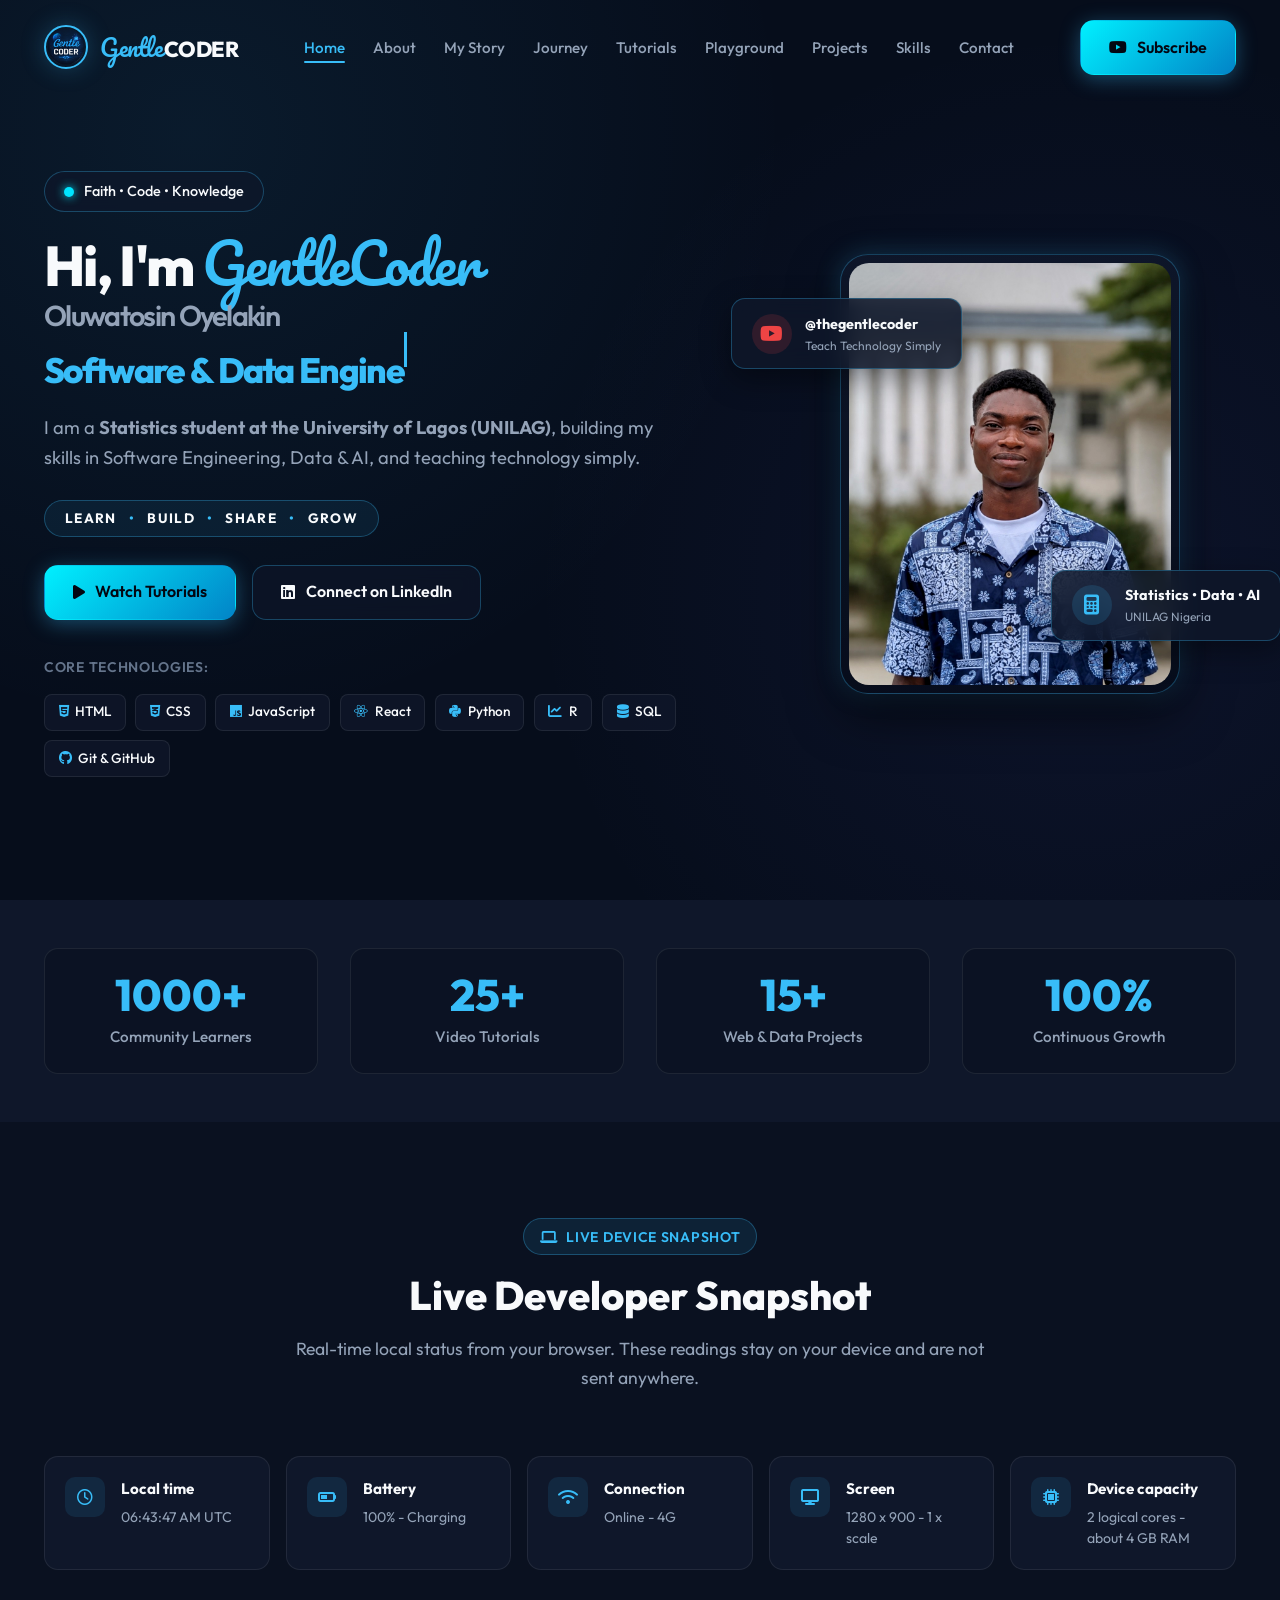
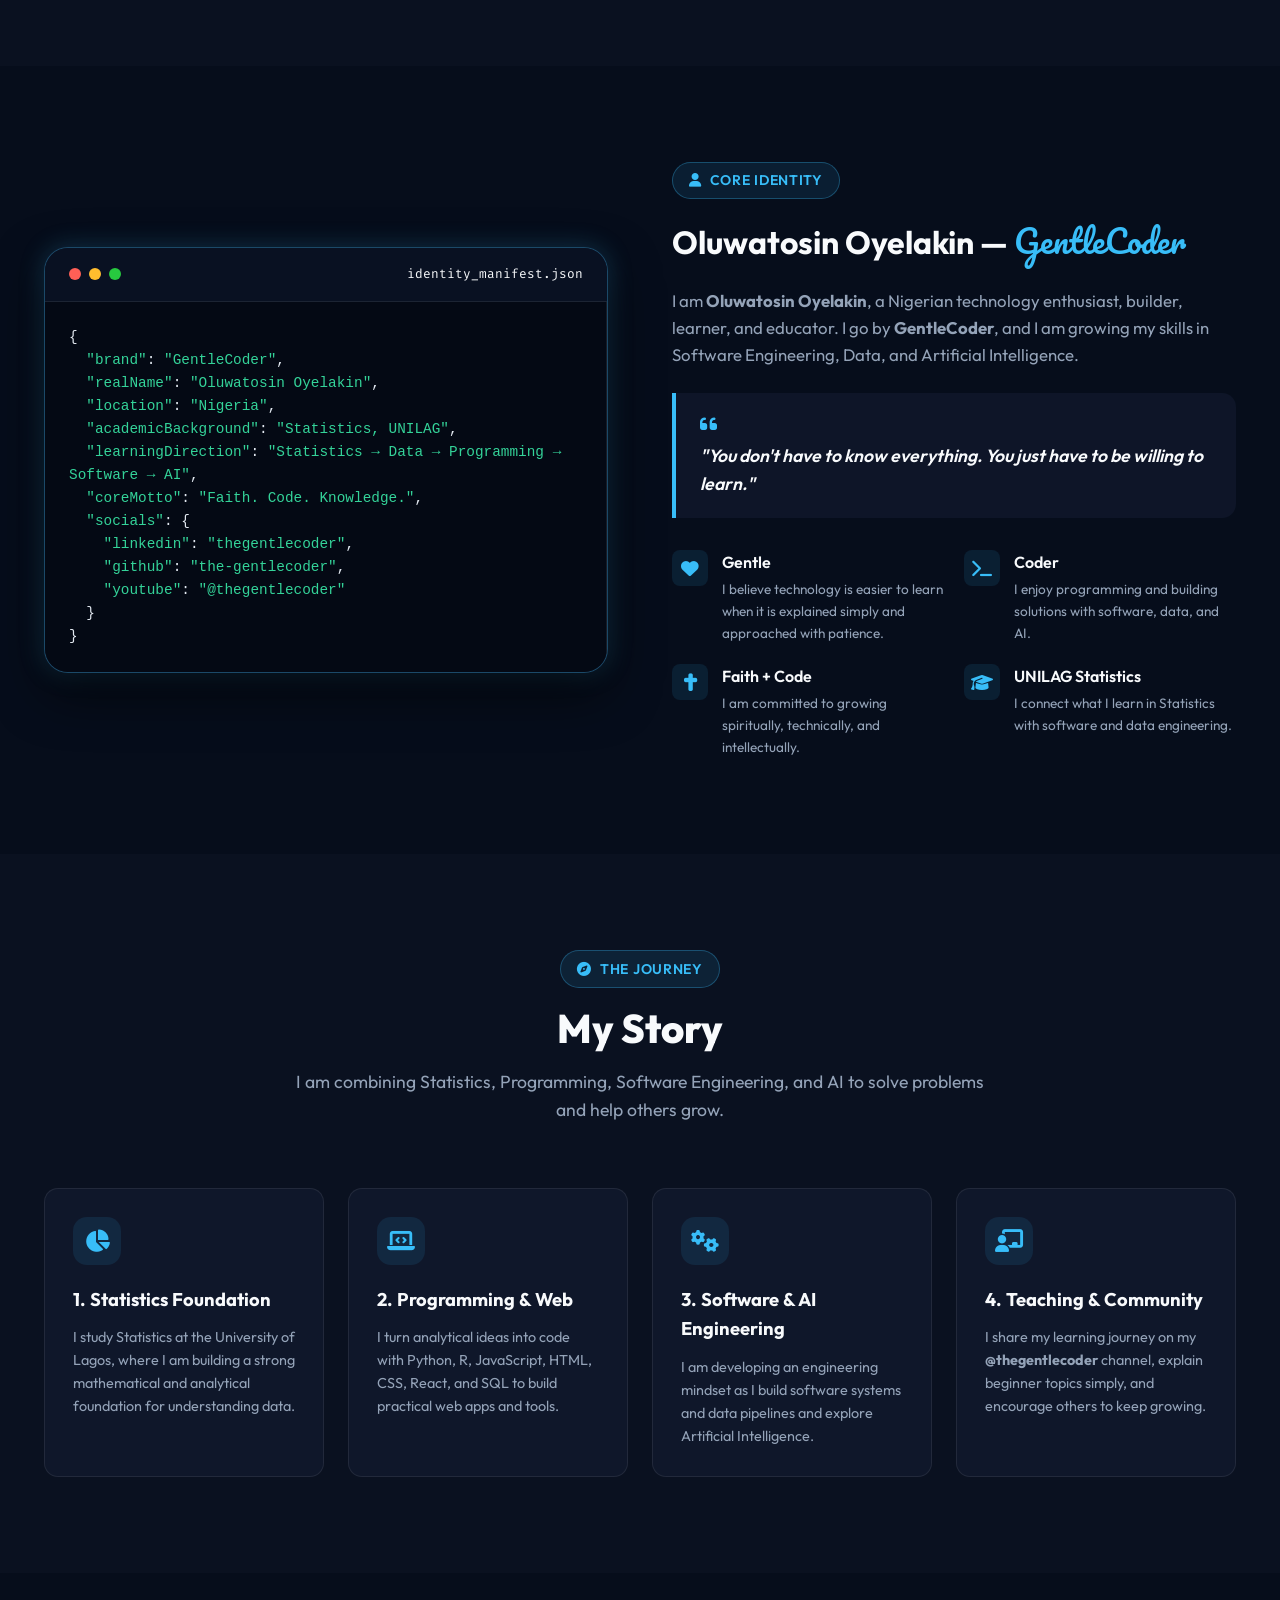
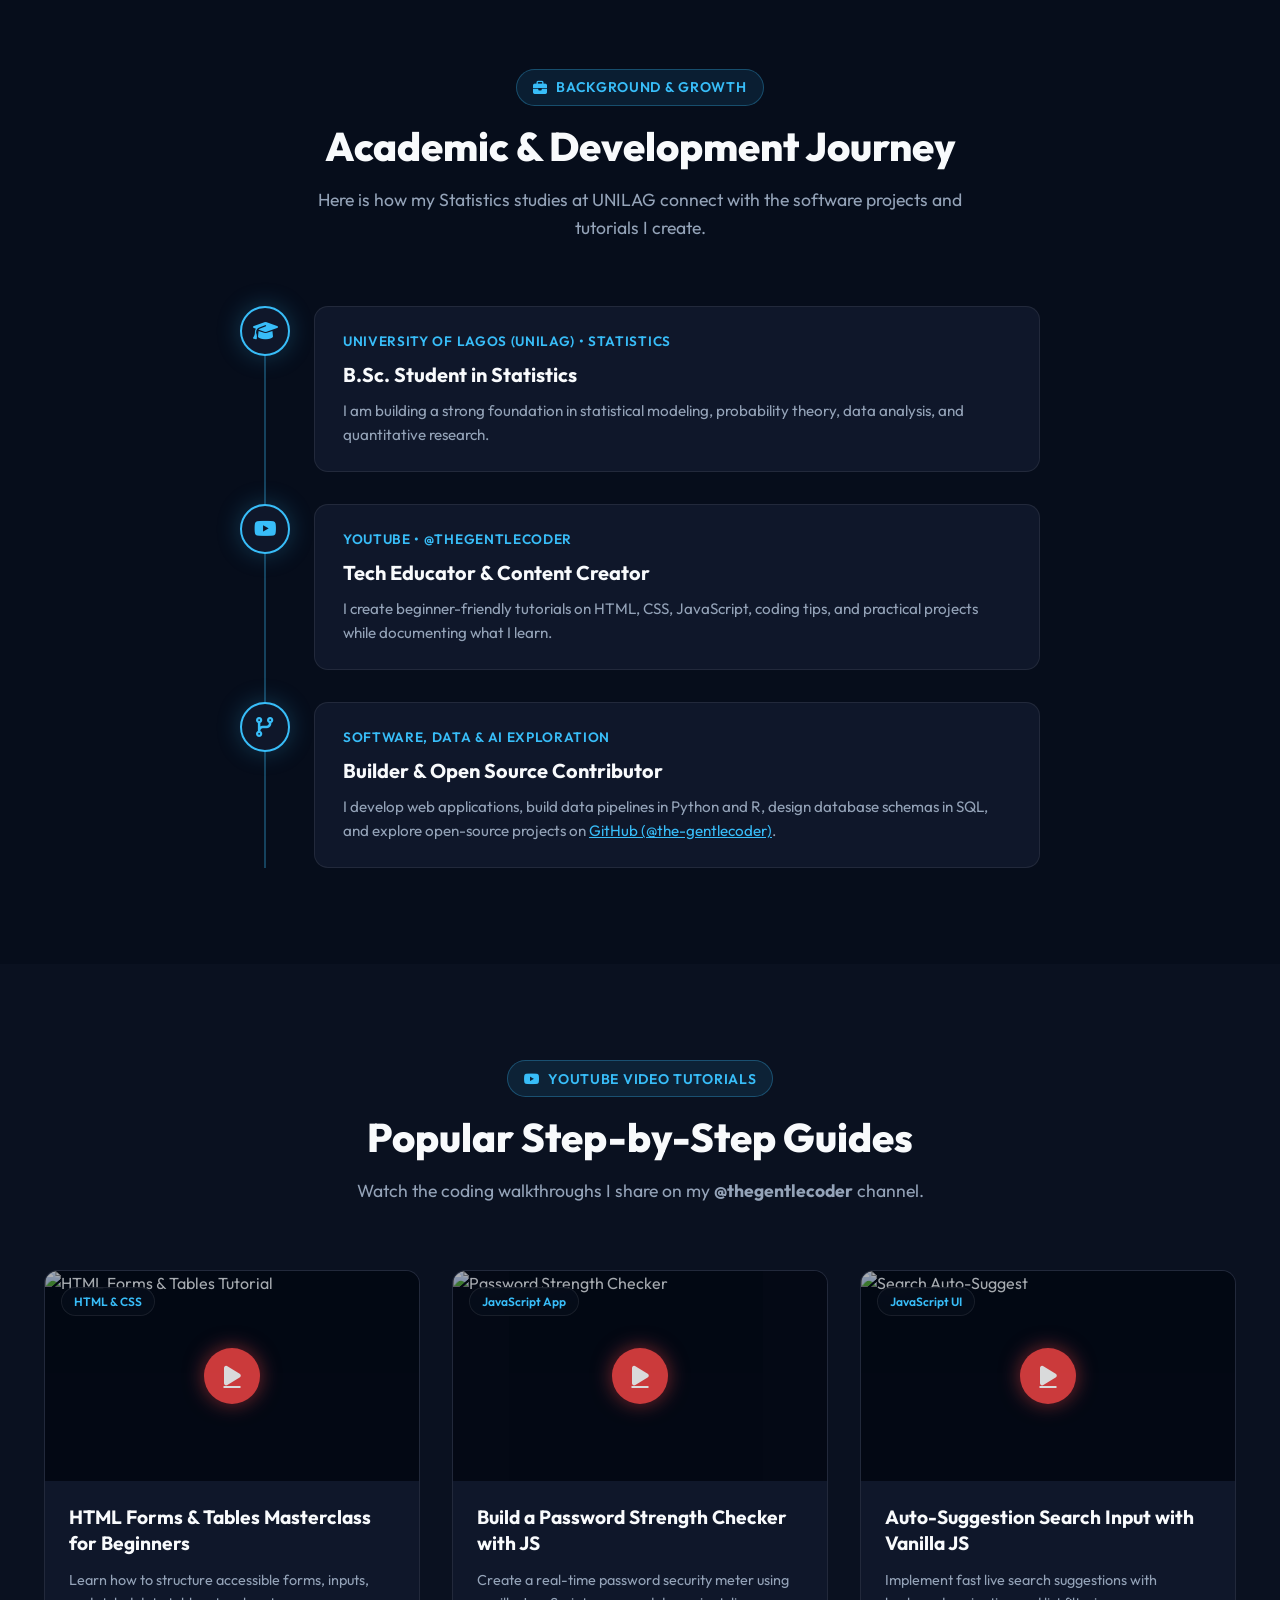
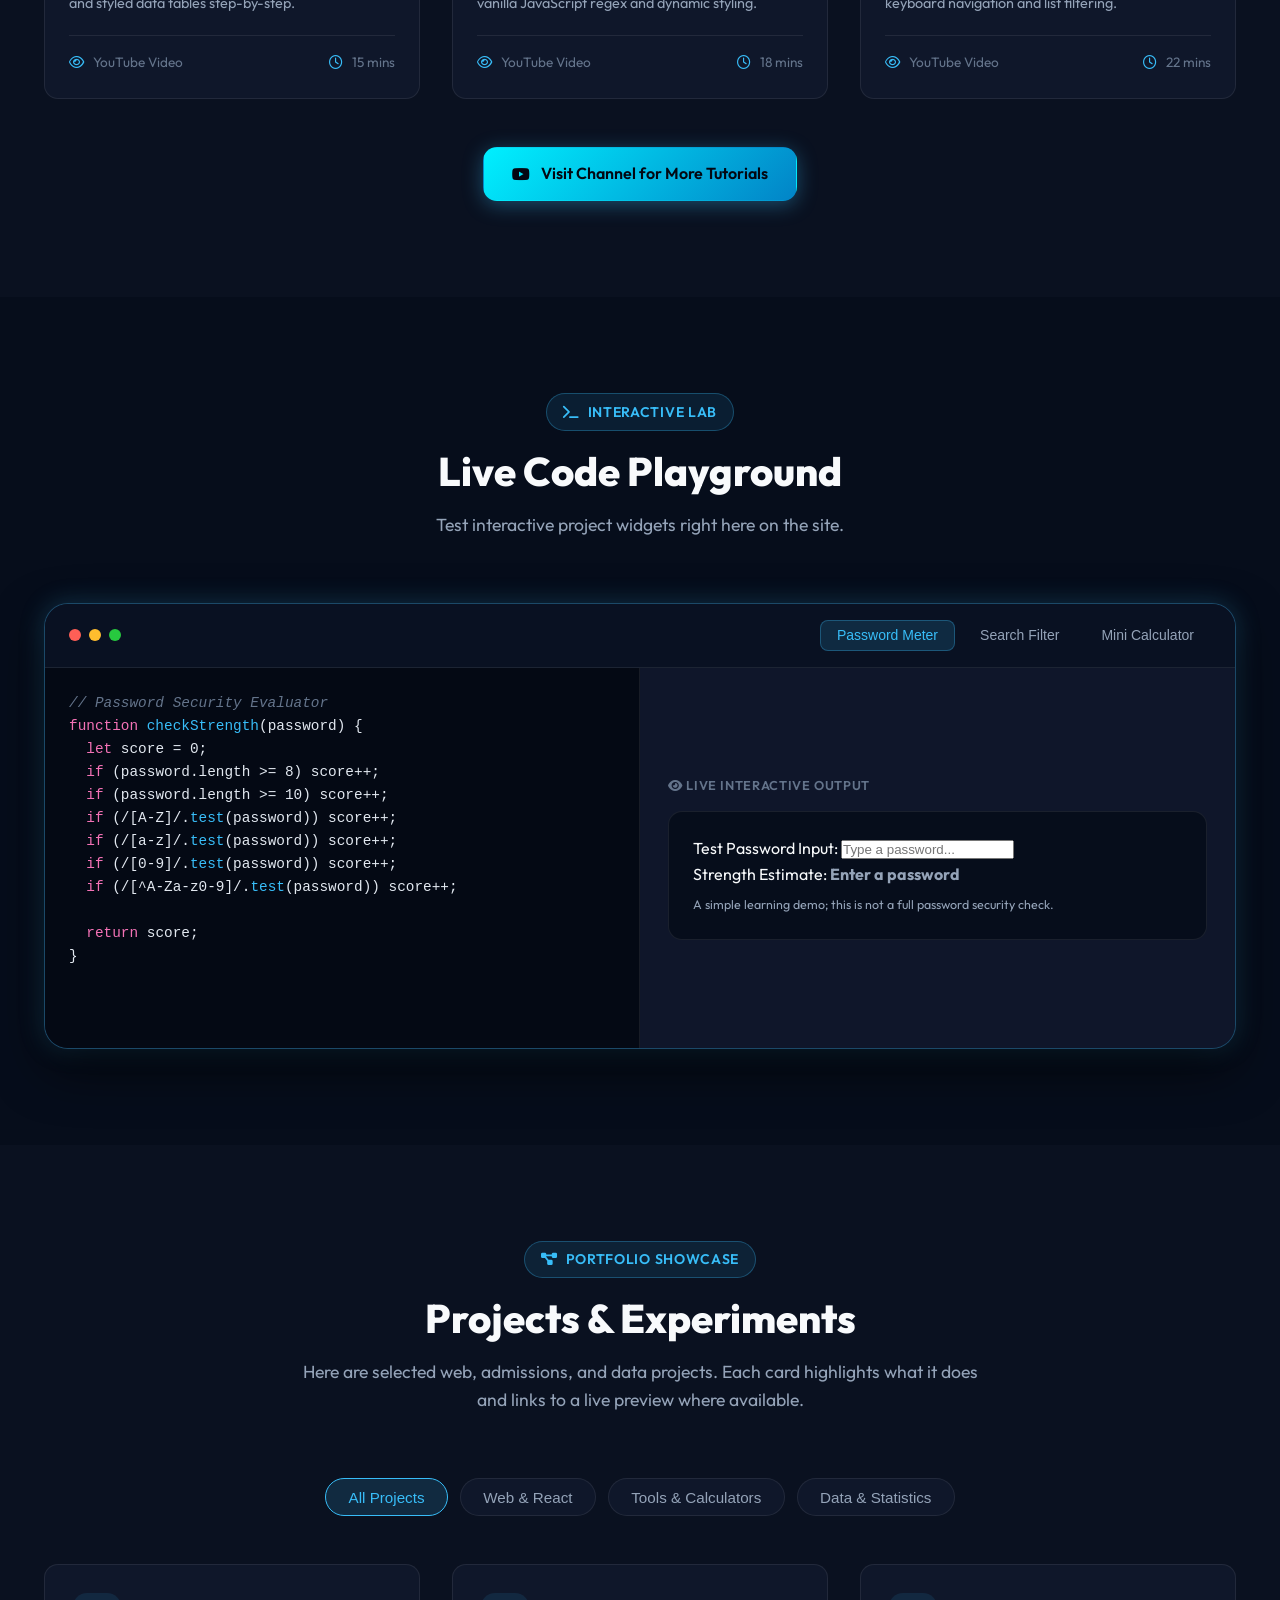
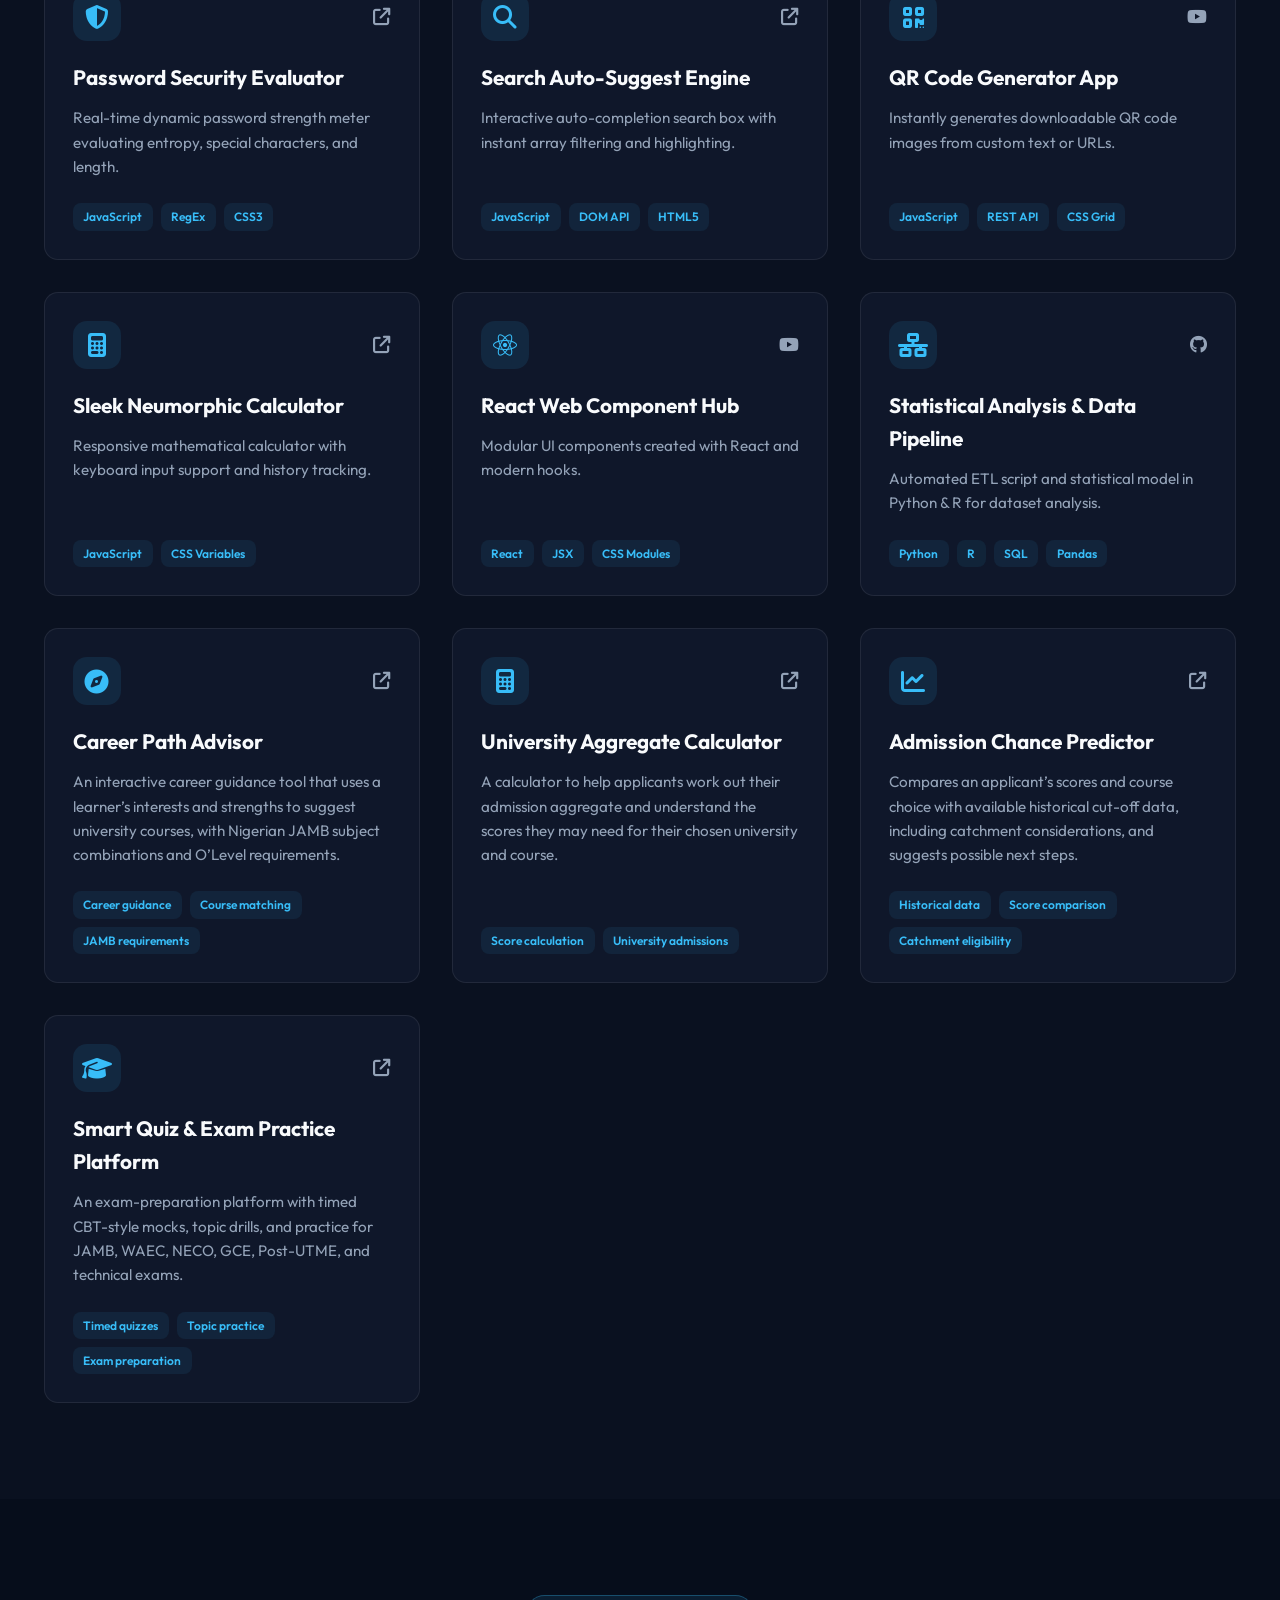
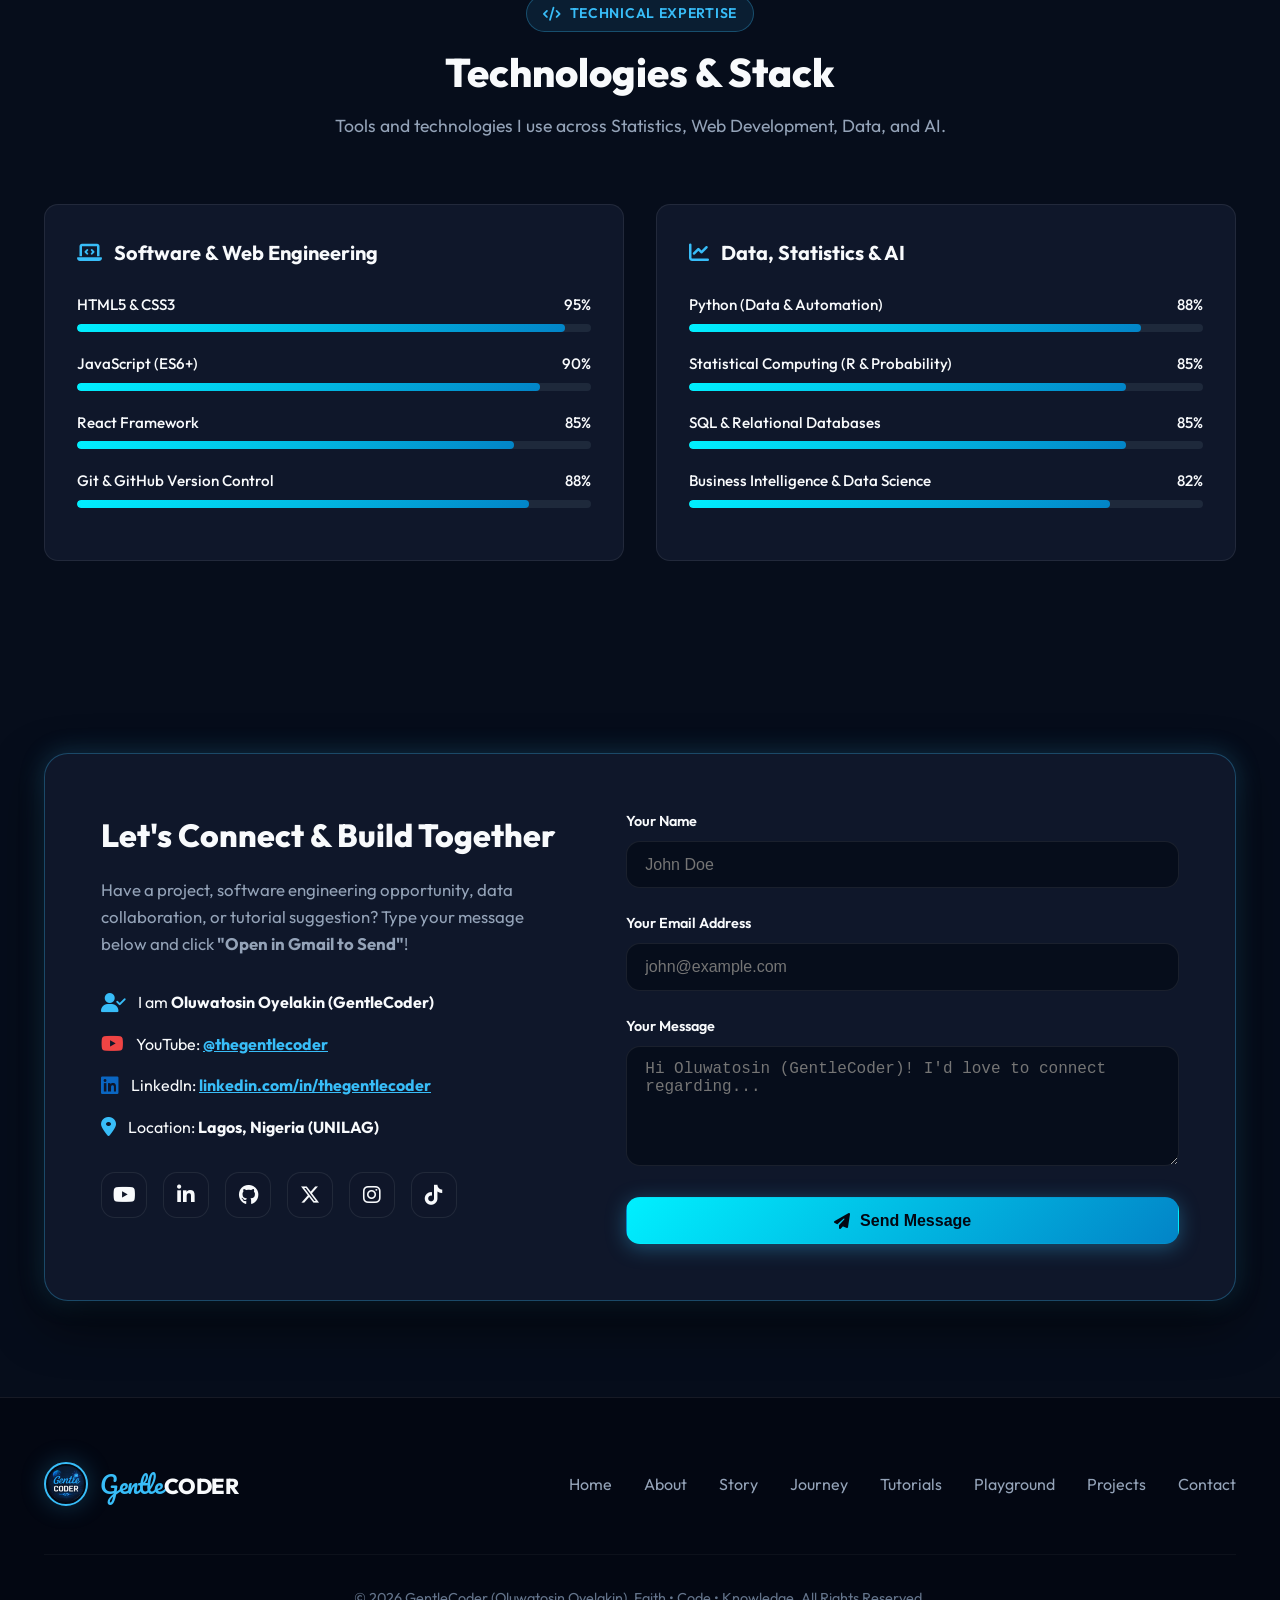
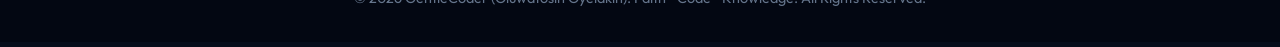
==== commit da341a7f: "Add files via upload" ====
--- a/index.html
+++ b/index.html
@@ -5,7 +5,43 @@
   <meta name="viewport" content="width=device-width, initial-scale=1.0">
   <title>GentleCoder (Oluwatosin Oyelakin) | Faith, Code & Knowledge</title>
   <meta name="description" content="I am Oluwatosin Oyelakin, known as GentleCoder. I study Statistics at UNILAG, build with software, data, and AI, and teach technology simply.">
+  <meta name="keywords" content="GentleCoder, Oluwatosin Oyelakin, UNILAG Statistics, Software Engineer, Data Science, AI, YouTube Educator">
+  <meta name="author" content="Oluwatosin Oyelakin (GentleCoder)">
+  <meta name="theme-color" content="#030712">
+
+  <!-- Open Graph / Facebook -->
+  <meta property="og:type" content="website">
+  <meta property="og:url" content="https://the-gentlecoder.github.io/">
+  <meta property="og:title" content="GentleCoder (Oluwatosin Oyelakin) | Faith, Code & Knowledge">
+  <meta property="og:description" content="I am Oluwatosin Oyelakin, known as GentleCoder. I study Statistics at UNILAG, build with software, data, and AI, and teach technology simply.">
+  <meta property="og:image" content="image/gentlecoder_image.png">
+  <meta property="og:site_name" content="GentleCoder">
+
+  <!-- Twitter / X Card -->
+  <meta name="twitter:card" content="summary_large_image">
+  <meta name="twitter:url" content="https://the-gentlecoder.github.io/">
+  <meta name="twitter:title" content="GentleCoder (Oluwatosin Oyelakin) | Faith, Code & Knowledge">
+  <meta name="twitter:description" content="I am Oluwatosin Oyelakin, known as GentleCoder. I study Statistics at UNILAG, build with software, data, and AI, and teach technology simply.">
+  <meta name="twitter:image" content="image/gentlecoder_image.png">
+  <meta name="twitter:creator" content="@thegentlecoder">
+  <meta name="twitter:site" content="@thegentlecoder">
   
+  <!-- Favicon - circular transparent logo -->
+  <link rel="icon" type="image/png" sizes="16x16" href="image/favicon-16x16.png">
+  <link rel="icon" type="image/png" sizes="32x32" href="image/favicon-32x32.png">
+  <link rel="icon" type="image/png" sizes="64x64" href="image/favicon.png">
+  <link rel="icon" type="image/x-icon" href="favicon.ico">
+  <link rel="apple-touch-icon" sizes="180x180" href="image/apple-touch-icon.png">
+
+  <!-- Preconnect for CDNs -->
+  <link rel="preconnect" href="https://fonts.googleapis.com">
+  <link rel="preconnect" href="https://fonts.gstatic.com" crossorigin>
+  <link rel="preconnect" href="https://cdnjs.cloudflare.com" crossorigin>
+  <link rel="preconnect" href="https://images.unsplash.com">
+
+  <!-- Google Fonts -->
+  <link rel="stylesheet" href="https://fonts.googleapis.com/css2?family=Fira+Code:wght@400;500;600&family=Outfit:wght@300;400;500;600;700;800&family=Pacifico&display=swap">
+
   <!-- FontAwesome Icons -->
   <link rel="stylesheet" href="https://cdnjs.cloudflare.com/ajax/libs/font-awesome/6.4.0/css/all.min.css">
   
@@ -14,11 +50,14 @@
 </head>
 <body>
 
+  <!-- Mobile Navigation Backdrop -->
+  <div class="nav-backdrop" id="nav-backdrop" aria-hidden="true"></div>
+
   <!-- Header / Navigation -->
   <header class="header" id="header">
     <div class="container nav-wrapper">
       <a href="#home" class="brand-logo">
-        <img src="image/logo.png" alt="GentleCoder Logo">
+        <img src="image/logo.png" alt="GentleCoder Logo" width="44" height="44">
         <div class="brand-name">
           <span class="gentle">Gentle</span>CODER
         </div>
@@ -96,7 +135,7 @@
 
       <div class="hero-visual">
         <div class="portrait-frame">
-          <img src="image/gentlecoder_image.png" alt="Oluwatosin Oyelakin - GentleCoder">
+          <img src="image/gentlecoder_image.png" alt="Oluwatosin Oyelakin - GentleCoder" width="340" height="440">
         </div>
 
         <!-- Floating Card 1: YouTube -->
@@ -353,7 +392,7 @@
         <!-- Tutorial 1 -->
         <div class="tutorial-card">
           <div class="tutorial-thumb">
-            <img src="https://images.unsplash.com/photo-1555066931-4365d14bab8c?auto=format&fit=crop&w=800&q=80" alt="HTML Forms & Tables Tutorial">
+            <img src="https://images.unsplash.com/photo-1555066931-4365d14bab8c?auto=format&fit=crop&w=800&q=80" alt="HTML Forms & Tables Tutorial" loading="lazy" decoding="async">
             <div class="play-overlay">
               <a href="https://www.youtube.com/@thegentlecoder" target="_blank" rel="noopener" class="play-btn"><i class="fa-solid fa-play"></i></a>
             </div>
@@ -372,7 +411,7 @@
         <!-- Tutorial 2 -->
         <div class="tutorial-card">
           <div class="tutorial-thumb">
-            <img src="https://images.unsplash.com/photo-1526374965328-7f61d4dc18c5?auto=format&fit=crop&w=800&q=80" alt="Password Strength Checker">
+            <img src="https://images.unsplash.com/photo-1526374965328-7f61d4dc18c5?auto=format&fit=crop&w=800&q=80" alt="Password Strength Checker" loading="lazy" decoding="async">
             <div class="play-overlay">
               <a href="https://www.youtube.com/@thegentlecoder" target="_blank" rel="noopener" class="play-btn"><i class="fa-solid fa-play"></i></a>
             </div>
@@ -391,7 +430,7 @@
         <!-- Tutorial 3 -->
         <div class="tutorial-card">
           <div class="tutorial-thumb">
-            <img src="https://images.unsplash.com/photo-1507238691740-187a5b1d37b8?auto=format&fit=crop&w=800&q=80" alt="Search Auto-Suggest">
+            <img src="https://images.unsplash.com/photo-1507238691740-187a5b1d37b8?auto=format&fit=crop&w=800&q=80" alt="Search Auto-Suggest" loading="lazy" decoding="async">
             <div class="play-overlay">
               <a href="https://www.youtube.com/@thegentlecoder" target="_blank" rel="noopener" class="play-btn"><i class="fa-solid fa-play"></i></a>
             </div>
@@ -675,7 +714,7 @@
               <span>95%</span>
             </div>
             <div class="skill-bar">
-              <div class="skill-progress" style="width: 95%;"></div>
+              <div class="skill-progress" data-progress="95%" style="width: 0%;"></div>
             </div>
           </div>
 
@@ -685,7 +724,7 @@
               <span>90%</span>
             </div>
             <div class="skill-bar">
-              <div class="skill-progress" style="width: 90%;"></div>
+              <div class="skill-progress" data-progress="90%" style="width: 0%;"></div>
             </div>
           </div>
 
@@ -695,7 +734,7 @@
               <span>85%</span>
             </div>
             <div class="skill-bar">
-              <div class="skill-progress" style="width: 85%;"></div>
+              <div class="skill-progress" data-progress="85%" style="width: 0%;"></div>
             </div>
           </div>
 
@@ -705,7 +744,7 @@
               <span>88%</span>
             </div>
             <div class="skill-bar">
-              <div class="skill-progress" style="width: 88%;"></div>
+              <div class="skill-progress" data-progress="88%" style="width: 0%;"></div>
             </div>
           </div>
         </div>
@@ -720,7 +759,7 @@
               <span>88%</span>
             </div>
             <div class="skill-bar">
-              <div class="skill-progress" style="width: 88%;"></div>
+              <div class="skill-progress" data-progress="88%" style="width: 0%;"></div>
             </div>
           </div>
 
@@ -730,7 +769,7 @@
               <span>85%</span>
             </div>
             <div class="skill-bar">
-              <div class="skill-progress" style="width: 85%;"></div>
+              <div class="skill-progress" data-progress="85%" style="width: 0%;"></div>
             </div>
           </div>
 
@@ -740,7 +779,7 @@
               <span>85%</span>
             </div>
             <div class="skill-bar">
-              <div class="skill-progress" style="width: 85%;"></div>
+              <div class="skill-progress" data-progress="85%" style="width: 0%;"></div>
             </div>
           </div>
 
@@ -750,7 +789,7 @@
               <span>82%</span>
             </div>
             <div class="skill-bar">
-              <div class="skill-progress" style="width: 82%;"></div>
+              <div class="skill-progress" data-progress="82%" style="width: 0%;"></div>
             </div>
           </div>
         </div>
@@ -805,22 +844,22 @@
           </div>
         </div>
 
-        <!-- Contact Form with Automatic Gmail Compose Action -->
+        <!-- Contact Form -->
         <form class="contact-form" id="contact-form">
           <div class="form-group">
             <label for="name">Your Name</label>
-            <input type="text" id="name" name="name" class="form-control" placeholder="John Doe" required>
+            <input type="text" id="name" name="name" class="form-control" placeholder="John Doe" autocomplete="name" required>
           </div>
           <div class="form-group">
             <label for="email">Your Email Address</label>
-            <input type="email" id="email" name="email" class="form-control" placeholder="john@example.com" required>
+            <input type="email" id="email" name="email" class="form-control" placeholder="john@example.com" autocomplete="email" required>
           </div>
           <div class="form-group">
             <label for="message">Your Message</label>
-            <textarea id="message" name="message" class="form-control" placeholder="Hi Oluwatosin (GentleCoder)! I'd love to connect regarding..." required></textarea>
-          </div>
-          <button type="submit" class="btn btn-primary" style="width: 100%;">
-            <i class="fa-solid fa-paper-plane"></i> Open in Gmail to Send Message
+            <textarea id="message" name="message" class="form-control" rows="5" placeholder="Hi Oluwatosin (GentleCoder)! I'd love to connect regarding..." required></textarea>
+          </div>
+          <button type="submit" id="submit-btn" class="btn btn-primary" style="width: 100%;">
+            <i class="fa-solid fa-paper-plane"></i> Send Message
           </button>
         </form>
       </div>
@@ -828,9 +867,10 @@
   </section>
 
   <!-- Toast Notification -->
-  <div class="toast-msg" id="toast-msg">
+  <div class="toast-msg" id="toast-msg" role="status" aria-live="polite">
     <i class="fa-solid fa-circle-check toast-icon"></i>
-    <span id="toast-text">Message draft generated! Opening Gmail...</span>
+    <span id="toast-text">Message sent successfully!</span>
+    <button type="button" class="toast-close" id="toast-close" aria-label="Close notification">&times;</button>
   </div>
 
   <!-- Footer -->
@@ -838,7 +878,7 @@
     <div class="container">
       <div class="footer-grid">
         <a href="#home" class="brand-logo">
-          <img src="image/logo.png" alt="GentleCoder Logo">
+          <img src="image/logo.png" alt="GentleCoder Logo" width="44" height="44" loading="lazy" decoding="async">
           <div class="brand-name">
             <span class="gentle">Gentle</span>CODER
           </div>
@@ -862,6 +902,11 @@
     </div>
   </footer>
 
+  <!-- Scroll To Top Button -->
+  <button class="scroll-top-btn" id="scroll-top-btn" aria-label="Scroll back to top">
+    <i class="fa-solid fa-arrow-up"></i>
+  </button>
+
   <!-- Custom JavaScript File -->
   <script src="script.js"></script>
 </body>
--- a/style.css
+++ b/style.css
@@ -1,8 +1,3 @@
-/* ==========================================================================
-   GENTLE CODER - OFFICIAL BRANDING & PORTFOLIO STYLESHEET
-   Palette: Deep Space Navy (#060D1B), Electric Cyan (#38BDF8), Crisp White (#F8FAFC)
-   ========================================================================== */
-
 @import url('https://fonts.googleapis.com/css2?family=Fira+Code:wght@400;500;600&family=Outfit:wght@300;400;500;600;700;800&family=Pacifico&display=swap');
 
 :root {
@@ -51,6 +46,7 @@
 html {
   scroll-behavior: smooth;
   font-size: 16px;
+  overflow-x: hidden;
 }
 
 body {
@@ -59,10 +55,17 @@
   color: var(--text-main);
   line-height: 1.6;
   overflow-x: hidden;
+  max-width: 100vw;
   background-image: 
     radial-gradient(circle at 15% 15%, rgba(56, 189, 248, 0.08) 0%, transparent 45%),
     radial-gradient(circle at 85% 65%, rgba(99, 102, 241, 0.08) 0%, transparent 45%);
   background-attachment: fixed;
+}
+
+img {
+  max-width: 100%;
+  height: auto;
+  display: block;
 }
 
 /* Custom Scrollbar */
@@ -546,7 +549,7 @@
 
 .stats-grid {
   display: grid;
-  grid-template-columns: repeat(4, 1fr);
+  grid-template-columns: repeat(auto-fit, minmax(min(180px, 100%), 1fr));
   gap: 2rem;
 }
 
@@ -582,7 +585,7 @@
 /* Story Grid */
 .story-grid {
   display: grid;
-  grid-template-columns: repeat(4, 1fr);
+  grid-template-columns: repeat(auto-fit, minmax(min(220px, 100%), 1fr));
   gap: 1.5rem;
 }
 
@@ -750,7 +753,7 @@
 
 .about-features {
   display: grid;
-  grid-template-columns: repeat(2, 1fr);
+  grid-template-columns: repeat(auto-fit, minmax(min(200px, 100%), 1fr));
   gap: 1.25rem;
   margin-top: 2rem;
 }
@@ -970,6 +973,7 @@
   display: grid;
   grid-template-columns: 1fr 1fr;
   min-height: 380px;
+  min-width: 0;
 }
 
 .editor-pane {
@@ -980,11 +984,15 @@
   font-size: 0.9rem;
   overflow-x: auto;
   color: #E2E8F0;
+  min-width: 0;
 }
 
 .editor-pane pre {
   margin: 0;
   line-height: 1.6;
+  white-space: pre-wrap;
+  word-break: break-word;
+  overflow-wrap: anywhere;
 }
 
 .editor-pane .code-keyword { color: #F472B6; }
@@ -1179,7 +1187,8 @@
   height: 100%;
   border-radius: var(--radius-full);
   background: var(--gradient-primary);
-  transition: width 1s ease-in-out;
+  width: 0%;
+  transition: width 1.2s cubic-bezier(0.25, 1, 0.5, 1);
 }
 
 /* Contact Section */
@@ -1268,10 +1277,50 @@
   min-height: 120px;
 }
 
+/* Scroll To Top Button */
+.scroll-top-btn {
+  position: fixed;
+  bottom: 2rem;
+  right: 2rem;
+  width: 48px;
+  height: 48px;
+  border-radius: var(--radius-full);
+  background: var(--gradient-primary);
+  color: var(--bg-darker);
+  border: none;
+  font-size: 1.15rem;
+  display: flex;
+  align-items: center;
+  justify-content: center;
+  cursor: pointer;
+  z-index: 999;
+  opacity: 0;
+  visibility: hidden;
+  transform: translateY(20px) scale(0.9);
+  transition: all 0.35s cubic-bezier(0.175, 0.885, 0.32, 1.275);
+  box-shadow: 0 6px 20px rgba(56, 189, 248, 0.4);
+}
+
+.scroll-top-btn.show {
+  opacity: 1;
+  visibility: visible;
+  transform: translateY(0) scale(1);
+}
+
+.scroll-top-btn:hover {
+  transform: translateY(-4px) scale(1.08);
+  box-shadow: 0 10px 25px rgba(56, 189, 248, 0.6);
+  color: var(--bg-darker);
+}
+
+.scroll-top-btn:active {
+  transform: translateY(0) scale(0.95);
+}
+
 /* Toast Notification */
 .toast-msg {
   position: fixed;
-  bottom: 2rem;
+  bottom: 5.5rem;
   right: 2rem;
   background: var(--bg-card);
   border: 1px solid var(--border-cyan);
@@ -1283,17 +1332,43 @@
   align-items: center;
   gap: 0.75rem;
   z-index: 2000;
-  transform: translateY(150%);
-  transition: transform 0.4s cubic-bezier(0.175, 0.885, 0.32, 1.275);
+  opacity: 0;
+  visibility: hidden;
+  pointer-events: none;
+  transform: translateY(20px);
+  transition: opacity 0.3s ease, visibility 0.3s ease, transform 0.3s cubic-bezier(0.175, 0.885, 0.32, 1.275);
 }
 
 .toast-msg.show {
+  opacity: 1;
+  visibility: visible;
+  pointer-events: auto;
   transform: translateY(0);
 }
 
 .toast-icon {
   color: var(--accent-emerald);
   font-size: 1.3rem;
+}
+
+.toast-close {
+  background: transparent;
+  border: none;
+  color: var(--text-muted);
+  font-size: 1.25rem;
+  line-height: 1;
+  padding: 0 0.25rem;
+  cursor: pointer;
+  margin-left: 0.5rem;
+  display: flex;
+  align-items: center;
+  justify-content: center;
+  transition: var(--transition);
+}
+
+.toast-close:hover {
+  color: var(--text-main);
+  transform: scale(1.15);
 }
 
 /* Footer */
@@ -1340,24 +1415,77 @@
   padding-top: 2rem;
 }
 
-/* Responsive Styles */
+/* ==========================================================================
+   RESPONSIVE STYLES — GentleCoder Portfolio
+   Breakpoints: 1024 | 768 | 640 | 480 | 360
+   ========================================================================== */
+
+/* ── 1024px: Tablet Landscape ─────────────────────────────────────────────── */
 @media (max-width: 1024px) {
   .hero-grid, .about-grid, .contact-card {
     grid-template-columns: 1fr;
-    gap: 3rem;
-  }
-
-  .tutorials-grid, .projects-grid, .story-grid {
+    gap: 2.5rem;
+  }
+
+  .tutorials-grid, .projects-grid {
     grid-template-columns: repeat(2, 1fr);
   }
 
   .portrait-frame {
-    width: 280px;
-    height: 360px;
-  }
-}
-
+    width: min(300px, 80vw);
+    height: auto;
+    aspect-ratio: 3 / 4;
+    margin: 0 auto;
+  }
+
+  .hero-visual {
+    order: -1;
+  }
+
+  .contact-card {
+    padding: 2.5rem;
+  }
+
+  .playground-grid {
+    grid-template-columns: 1fr;
+    min-height: auto;
+  }
+
+  .editor-pane {
+    border-right: none;
+    border-bottom: 1px solid var(--border-subtle);
+  }
+}
+
+/* Mobile Navigation Backdrop */
+.nav-backdrop {
+  display: none;
+}
+
+body.no-scroll {
+  overflow: hidden;
+}
+
+/*  768px: Tablet Portrait  */
 @media (max-width: 768px) {
+  .nav-backdrop {
+    display: block;
+    position: fixed;
+    inset: 0;
+    background: rgba(3, 7, 18, 0.75);
+    backdrop-filter: blur(6px);
+    -webkit-backdrop-filter: blur(6px);
+    z-index: 998;
+    opacity: 0;
+    visibility: hidden;
+    transition: opacity 0.3s ease, visibility 0.3s ease;
+  }
+
+  .nav-backdrop.active {
+    opacity: 1;
+    visibility: visible;
+  }
+
   .nav-menu {
     position: fixed;
     top: 70px;
@@ -1370,31 +1498,569 @@
     border-bottom: 1px solid var(--border-subtle);
     transform: translateY(-150%);
     transition: var(--transition);
+    z-index: 1001;
   }
 
   .nav-menu.active {
     transform: translateY(0);
+    box-shadow: 0 20px 40px rgba(0, 0, 0, 0.7);
   }
 
   .mobile-toggle {
     display: block;
   }
 
+  .section {
+    padding: 4rem 0;
+  }
+
   .hero-title {
-    font-size: 2.5rem;
-  }
-
-  .stats-grid, .tutorials-grid, .projects-grid, .skills-grid, .story-grid {
+    font-size: clamp(2rem, 7vw, 2.75rem);
+  }
+
+  .portrait-frame {
+    width: min(270px, 78vw);
+    height: auto;
+    aspect-ratio: 3 / 4;
+    margin: 0 auto;
+  }
+
+  .floating-card {
+    padding: 0.5rem 0.85rem;
+    gap: 0.6rem;
+  }
+
+  .floating-icon {
+    width: 32px;
+    height: 32px;
+    font-size: 1rem;
+  }
+
+  .floating-info h4 { font-size: 0.82rem; }
+  .floating-info p  { font-size: 0.72rem; }
+
+  .floating-card.card-yt   { top: 4%;    left: 0%; }
+  .floating-card.card-code { bottom: 4%; right: 0%; }
+
+  .projects-grid { grid-template-columns: 1fr; }
+
+  .contact-card {
     grid-template-columns: 1fr;
-  }
-
-  .playground-grid {
-    grid-template-columns: 1fr;
-  }
+    padding: 2rem 1.5rem;
+    gap: 2rem;
+  }
+
+  .social-links { flex-wrap: wrap; }
 
   .footer-grid {
     flex-direction: column;
     gap: 2rem;
+  }
+
+  .footer-nav {
+    flex-wrap: wrap;
+    justify-content: center;
+    gap: 0.75rem 1.5rem;
+  }
+}
+
+/*  640px: Large Phone */
+@media (max-width: 640px) {
+  .tutorials-grid,
+  .skills-grid {
+    grid-template-columns: 1fr;
+  }
+
+  .story-card {
+    padding: 1.35rem;
+  }
+
+  .about-features {
+    grid-template-columns: 1fr;
+  }
+
+  .device-grid {
+    grid-template-columns: 1fr;
+  }
+
+  .section-header {
+    margin-bottom: 2.5rem;
+  }
+}
+
+/*  480px: Standard Phone */
+@media (max-width: 480px) {
+  .container {
+    padding: 0 1rem;
+  }
+
+  .section {
+    padding: 3.5rem 0;
+  }
+
+  .section-title {
+    font-size: clamp(1.75rem, 6.5vw, 2.25rem);
+  }
+
+  .section-subtitle {
+    font-size: 0.95rem;
+  }
+
+  .hero-title {
+    font-size: clamp(1.85rem, 8vw, 2.4rem);
+  }
+
+  .hero-description {
+    font-size: 0.98rem;
+  }
+
+  .hero-buttons {
+    flex-direction: column;
+    width: 100%;
+  }
+
+  .hero-buttons .btn {
+    width: 100%;
+    justify-content: center;
+  }
+
+  .nav-actions .btn-primary {
+    padding: 0.5rem 0.85rem;
+    font-size: 0.85rem;
+  }
+
+  .portrait-frame {
+    width: min(240px, 78vw);
+  }
+
+  .floating-card.card-yt   { top: 2%;    left: 2%; }
+  .floating-card.card-code { bottom: 2%; right: 2%; }
+
+  .editor-pane {
+    padding: 0.85rem;
+    font-size: 0.8rem;
+  }
+
+  .preview-pane {
+    padding: 1.25rem 1rem;
+  }
+
+  .demo-widget-container {
+    padding: 1rem;
+  }
+
+  .contact-card {
+    padding: 1.5rem 1rem;
+    gap: 1.75rem;
+  }
+
+  .contact-info h3 {
+    font-size: 1.5rem;
+  }
+
+  .form-control {
+    padding: 0.75rem 0.9rem;
+    font-size: 0.92rem;
+  }
+
+  .toast-msg {
+    left: 0.75rem;
+    right: 0.75rem;
+    bottom: 4.75rem;
+    width: auto;
+    max-width: calc(100vw - 1.5rem);
+  }
+
+  .scroll-top-btn {
+    bottom: 1.25rem;
+    right: 1.25rem;
+    width: 42px;
+    height: 42px;
+    font-size: 0.95rem;
+  }
+
+  .timeline-card {
+    padding: 1.25rem;
+  }
+
+  .filter-btn {
+    padding: 0.45rem 1rem;
+    font-size: 0.85rem;
+  }
+
+  .stat-number {
+    font-size: 2.2rem;
+  }
+
+  .playground-header {
+    padding: 0.75rem 1rem;
+  }
+}
+
+/* 360px: Ultra-Small (Galaxy Fold / iPhone SE 1st gen) */
+@media (max-width: 360px) {
+  .container {
+    padding: 0 0.75rem;
+  }
+
+  .brand-name {
+    font-size: 1.1rem;
+  }
+
+  .brand-logo img {
+    width: 36px;
+    height: 36px;
+  }
+
+  .portrait-frame {
+    width: min(210px, 84vw);
+  }
+
+  .floating-card {
+    padding: 0.3rem 0.5rem;
+    gap: 0.35rem;
+  }
+
+  .floating-icon {
+    width: 26px;
+    height: 26px;
+    font-size: 0.8rem;
+  }
+
+  .floating-info h4 { font-size: 0.72rem; }
+  .floating-info p  { display: none; }
+
+  .motto-strip {
+    font-size: 0.72rem;
+    padding: 0.3rem 0.7rem;
+    gap: 0.35rem;
+  }
+
+  .contact-card {
+    padding: 1.25rem 0.75rem;
+  }
+
+  .social-btn {
+    width: 36px;
+    height: 36px;
+    font-size: 0.95rem;
+  }
+
+  .hero-badge {
+    font-size: 0.78rem;
+    padding: 0.35rem 0.9rem;
+  }
+
+  .section-tag {
+    font-size: 0.78rem;
+    padding: 0.3rem 0.75rem;
+  }
+}
+
+/* Live device snapshot */
+.device-section { background: rgba(15, 23, 42, 0.4); }
+.device-grid { display: grid; grid-template-columns: repeat(auto-fit, minmax(min(210px, 100%), 1fr)); gap: 1rem; }
+.device-card { display: flex; align-items: flex-start; gap: 1rem; padding: 1.25rem; background: var(--bg-card, rgba(15, 23, 42, 0.8)); border: 1px solid var(--border-subtle, rgba(148, 163, 184, 0.15)); border-radius: 14px; }
+.device-card-icon { display: grid; place-items: center; flex: 0 0 2.5rem; height: 2.5rem; color: var(--accent-cyan, #38BDF8); background: rgba(56, 189, 248, 0.1); border-radius: 10px; }
+.device-card h3 { margin: 0 0 0.35rem; font-size: 0.95rem; }
+.device-card p { margin: 0; color: var(--text-muted, #94A3B8); font-size: 0.88rem; line-height: 1.5; overflow-wrap: anywhere; }
+
+
+@media (max-width: 768px) {
+  .nav-backdrop {
+    display: block;
+    position: fixed;
+    inset: 0;
+    background: rgba(3, 7, 18, 0.75);
+    backdrop-filter: blur(6px);
+    -webkit-backdrop-filter: blur(6px);
+    z-index: 998;
+    opacity: 0;
+    visibility: hidden;
+    transition: opacity 0.3s ease, visibility 0.3s ease;
+  }
+
+  .nav-backdrop.active {
+    opacity: 1;
+    visibility: visible;
+  }
+
+  .nav-menu {
+    position: fixed;
+    top: 70px;
+    left: 0;
+    width: 100%;
+    background: var(--bg-darker);
+    flex-direction: column;
+    padding: 2rem;
+    gap: 1.5rem;
+    border-bottom: 1px solid var(--border-subtle);
+    transform: translateY(-150%);
+    transition: var(--transition);
+    z-index: 1001;
+  }
+
+  .nav-menu.active {
+    transform: translateY(0);
+    box-shadow: 0 20px 40px rgba(0, 0, 0, 0.7);
+  }
+
+  .mobile-toggle {
+    display: block;
+  }
+
+  .section {
+    padding: 4.5rem 0;
+  }
+
+  .hero-title {
+    font-size: clamp(2rem, 7vw, 2.75rem);
+  }
+
+  /* Tablets maintain a 2-column layout for story-grid, tutorials, and skills */
+  .story-grid, .tutorials-grid, .skills-grid {
+    grid-template-columns: repeat(2, 1fr);
+    gap: 1.25rem;
+  }
+
+  .stats-grid {
+    grid-template-columns: repeat(2, 1fr);
+  }
+
+  .projects-grid {
+    grid-template-columns: 1fr;
+  }
+
+  .playground-grid {
+    grid-template-columns: 1fr;
+  }
+
+  .editor-pane {
+    border-right: none;
+    border-bottom: 1px solid var(--border-subtle);
+    max-width: 100%;
+  }
+
+  /* Floating Hero Cards on Mobile: compact and safely positioned within bounds */
+  .portrait-frame {
+    width: min(280px, 80vw);
+    height: auto;
+    aspect-ratio: 3 / 4;
+  }
+
+  .floating-card {
+    padding: 0.5rem 0.85rem;
+    gap: 0.6rem;
+  }
+
+  .floating-icon {
+    width: 34px;
+    height: 34px;
+    font-size: 1.05rem;
+  }
+
+  .floating-info h4 {
+    font-size: 0.82rem;
+  }
+
+  .floating-info p {
+    font-size: 0.72rem;
+  }
+
+  .floating-card.card-yt {
+    top: 4%;
+    left: -2%;
+  }
+
+  .floating-card.card-code {
+    bottom: 4%;
+    right: -2%;
+  }
+
+  .contact-card {
+    padding: 2rem 1.5rem;
+    gap: 2.5rem;
+  }
+
+  .footer-grid {
+    flex-direction: column;
+    gap: 2rem;
+  }
+}
+
+@media (max-width: 640px) {
+  /* Phone screens: collapse story, tutorials, and stats into a single column */
+  .story-grid, .tutorials-grid, .skills-grid, .stats-grid {
+    grid-template-columns: 1fr;
+  }
+
+  .story-card {
+    padding: 1.35rem;
+  }
+
+  .device-grid {
+    grid-template-columns: 1fr;
+  }
+}
+
+@media (max-width: 480px) {
+  .container {
+    padding: 0 1rem;
+  }
+
+  .section {
+    padding: 3.5rem 0;
+  }
+
+  .section-title {
+    font-size: clamp(1.75rem, 6.5vw, 2.25rem);
+  }
+
+  .section-subtitle {
+    font-size: 0.95rem;
+  }
+
+  .hero-title {
+    font-size: clamp(1.85rem, 8vw, 2.4rem);
+  }
+
+  .hero-description {
+    font-size: 0.98rem;
+  }
+
+  .hero-buttons {
+    flex-direction: column;
+    width: 100%;
+  }
+
+  .hero-buttons .btn {
+    width: 100%;
+  }
+
+  .nav-actions .btn-primary {
+    padding: 0.5rem 0.85rem;
+    font-size: 0.85rem;
+  }
+
+  .portrait-frame {
+    width: min(250px, 80vw);
+  }
+
+  .floating-card.card-yt {
+    top: 2%;
+    left: 2%;
+  }
+
+  .floating-card.card-code {
+    bottom: 2%;
+    right: 2%;
+  }
+
+  .editor-pane {
+    padding: 1rem;
+    font-size: 0.82rem;
+  }
+
+  .preview-pane {
+    padding: 1.25rem 1rem;
+  }
+
+  .demo-widget-container {
+    padding: 1rem;
+  }
+
+  .contact-card {
+    padding: 1.5rem 1rem;
+    gap: 2rem;
+  }
+
+  .contact-info h3 {
+    font-size: 1.5rem;
+  }
+
+  .form-control {
+    padding: 0.75rem 0.9rem;
+    font-size: 0.92rem;
+  }
+
+  .toast-msg {
+    left: 1rem;
+    right: 1rem;
+    bottom: 5rem;
+    width: auto;
+    max-width: calc(100vw - 2rem);
+  }
+
+  .scroll-top-btn {
+    bottom: 1.25rem;
+    right: 1.25rem;
+    width: 44px;
+    height: 44px;
+    font-size: 1rem;
+  }
+
+  .timeline-card {
+    padding: 1.25rem;
+  }
+
+  .filter-btn {
+    padding: 0.45rem 1rem;
+    font-size: 0.85rem;
+  }
+}
+
+/* Ultra-small mobile devices (e.g., iPhone SE 1st gen, Galaxy Fold closed, <= 360px) */
+@media (max-width: 360px) {
+  .container {
+    padding: 0 0.75rem;
+  }
+
+  .brand-name {
+    font-size: 1.15rem;
+  }
+
+  .brand-logo img {
+    width: 38px;
+    height: 38px;
+  }
+
+  .portrait-frame {
+    width: min(220px, 85vw);
+  }
+
+  .floating-card {
+    padding: 0.35rem 0.55rem;
+    gap: 0.4rem;
+  }
+
+  .floating-icon {
+    width: 28px;
+    height: 28px;
+    font-size: 0.85rem;
+  }
+
+  .floating-info h4 {
+    font-size: 0.75rem;
+  }
+
+  .floating-info p {
+    display: none;
+  }
+
+  .motto-strip {
+    font-size: 0.75rem;
+    padding: 0.35rem 0.75rem;
+    gap: 0.4rem;
+  }
+
+  .contact-card {
+    padding: 1.25rem 0.75rem;
+  }
+
+  .social-btn {
+    width: 38px;
+    height: 38px;
+    font-size: 1rem;
   }
 }
 
@@ -1406,4 +2072,3 @@
 .device-card h3 { margin: 0 0 0.35rem; font-size: 0.95rem; }
 .device-card p { margin: 0; color: var(--text-muted, #94A3B8); font-size: 0.88rem; line-height: 1.5; overflow-wrap: anywhere; }
 @media (max-width: 900px) { .device-grid { grid-template-columns: repeat(2, minmax(0, 1fr)); } }
-@media (max-width: 600px) { .device-grid { grid-template-columns: 1fr; } }
